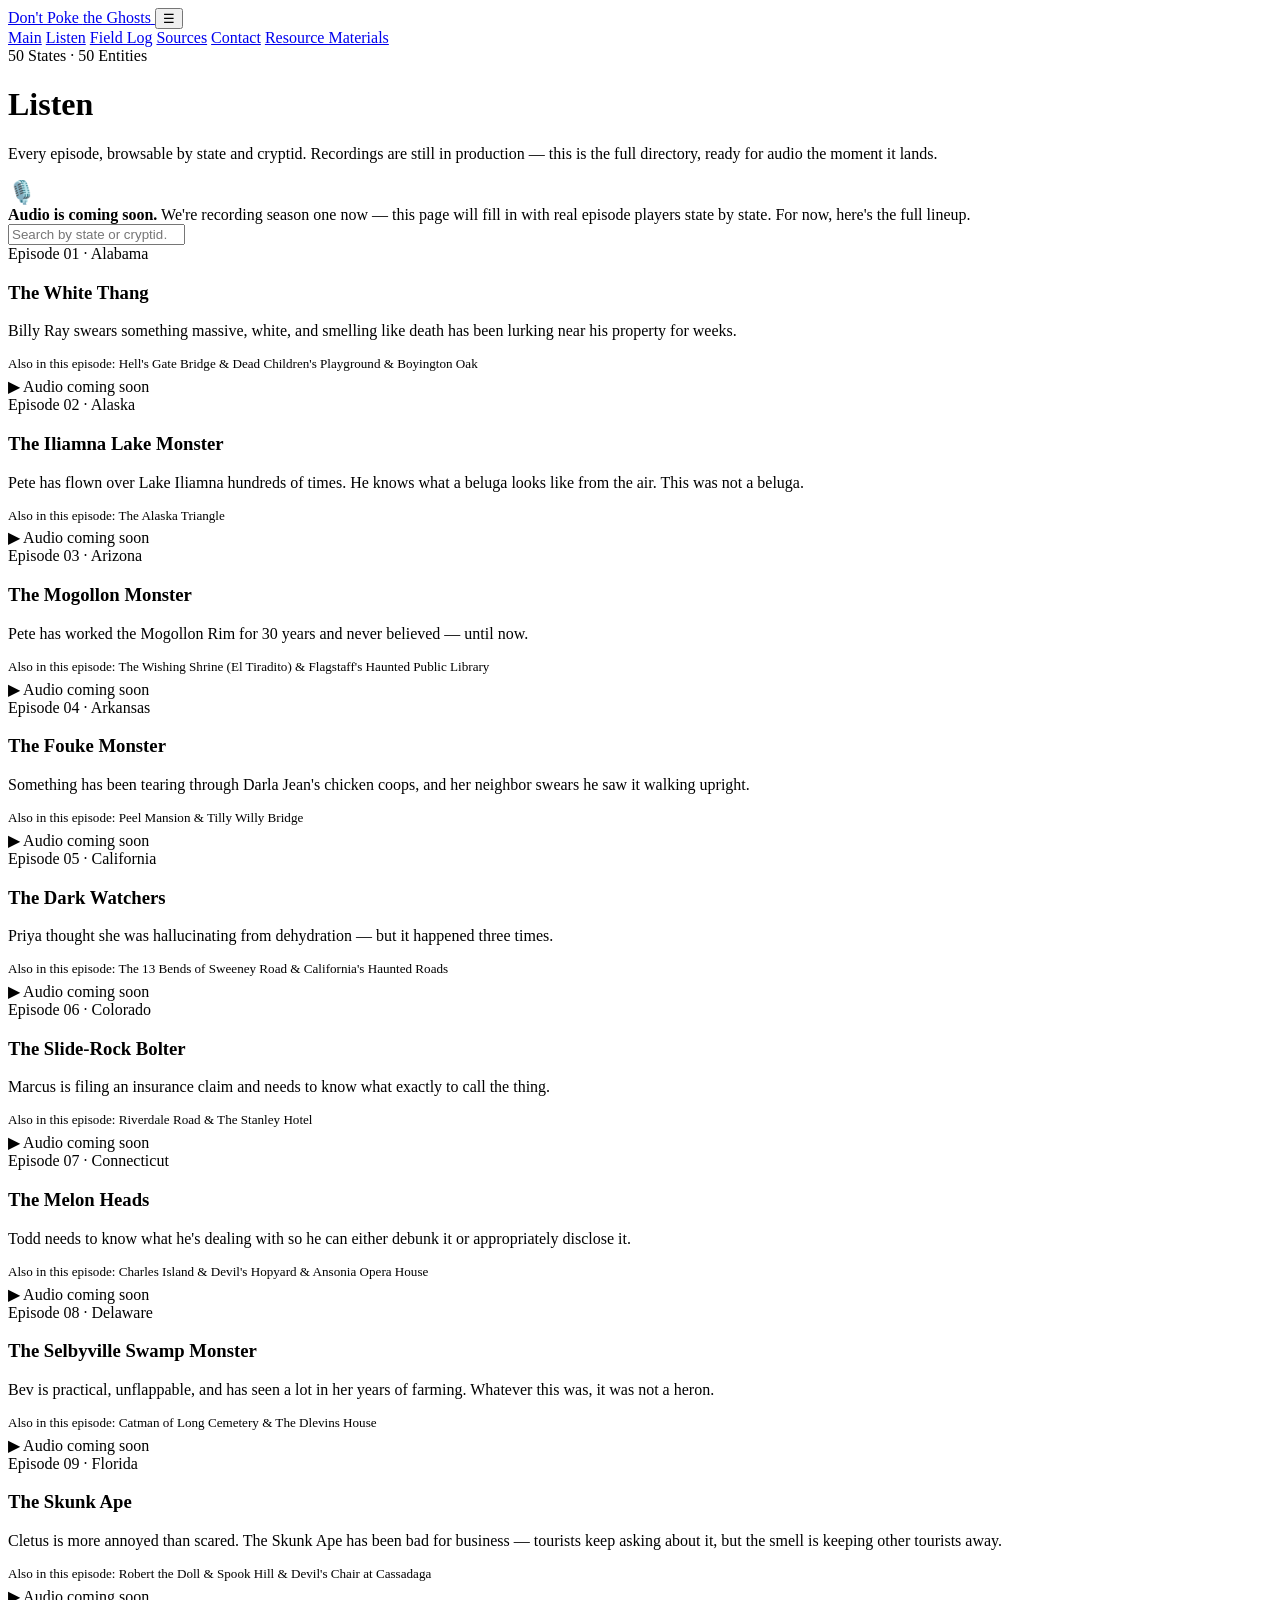
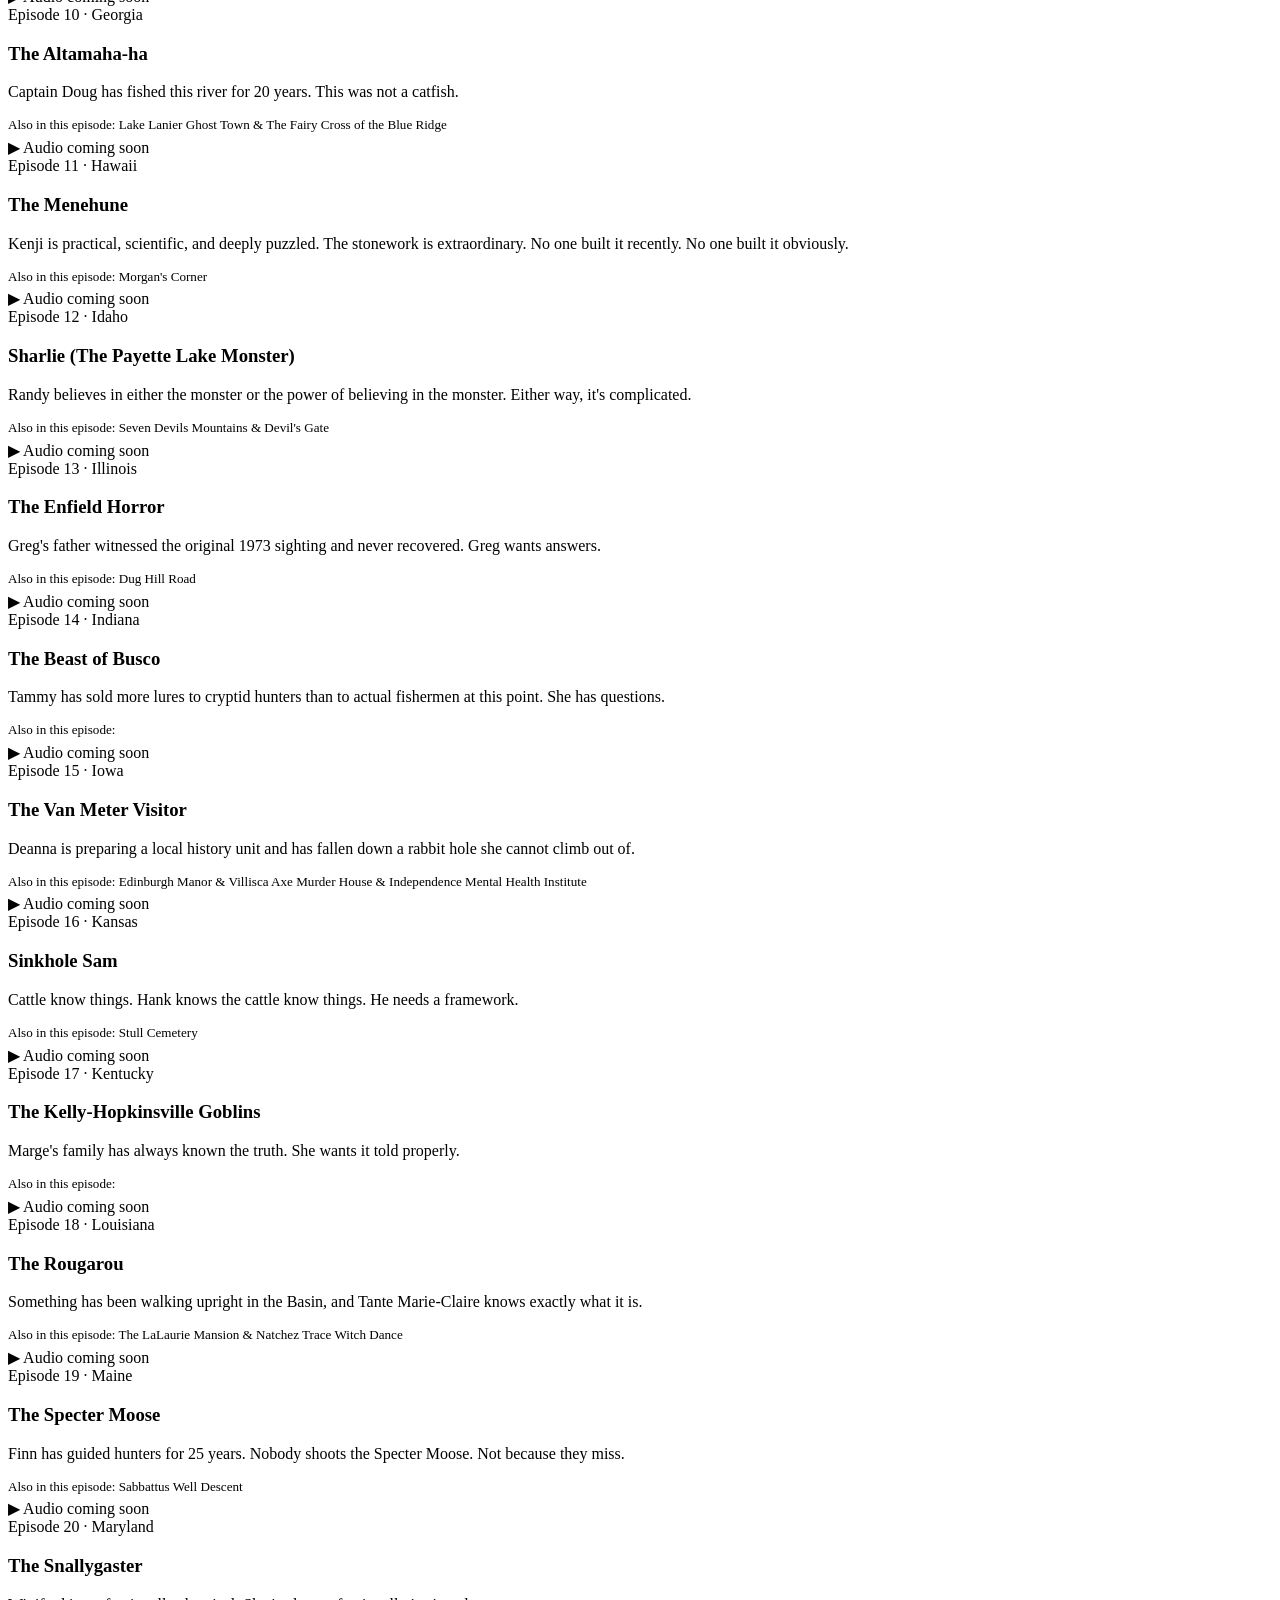
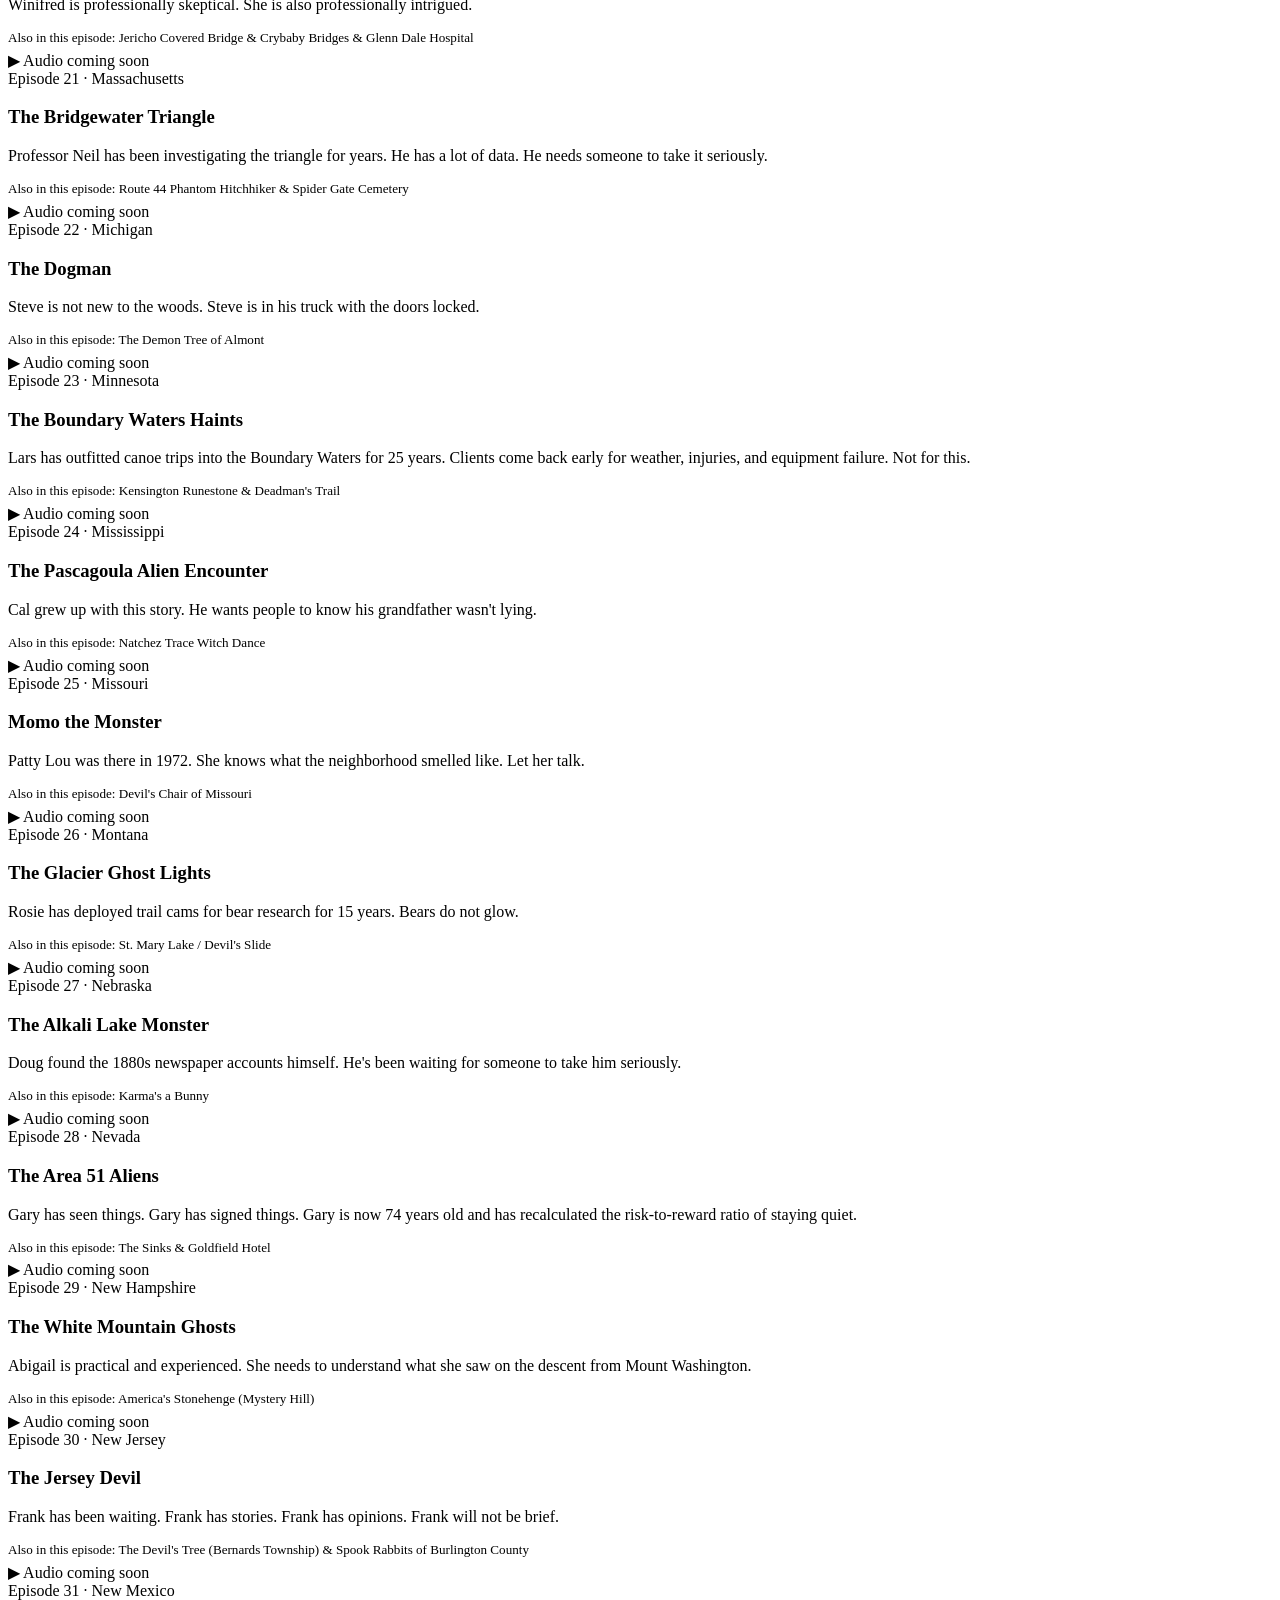
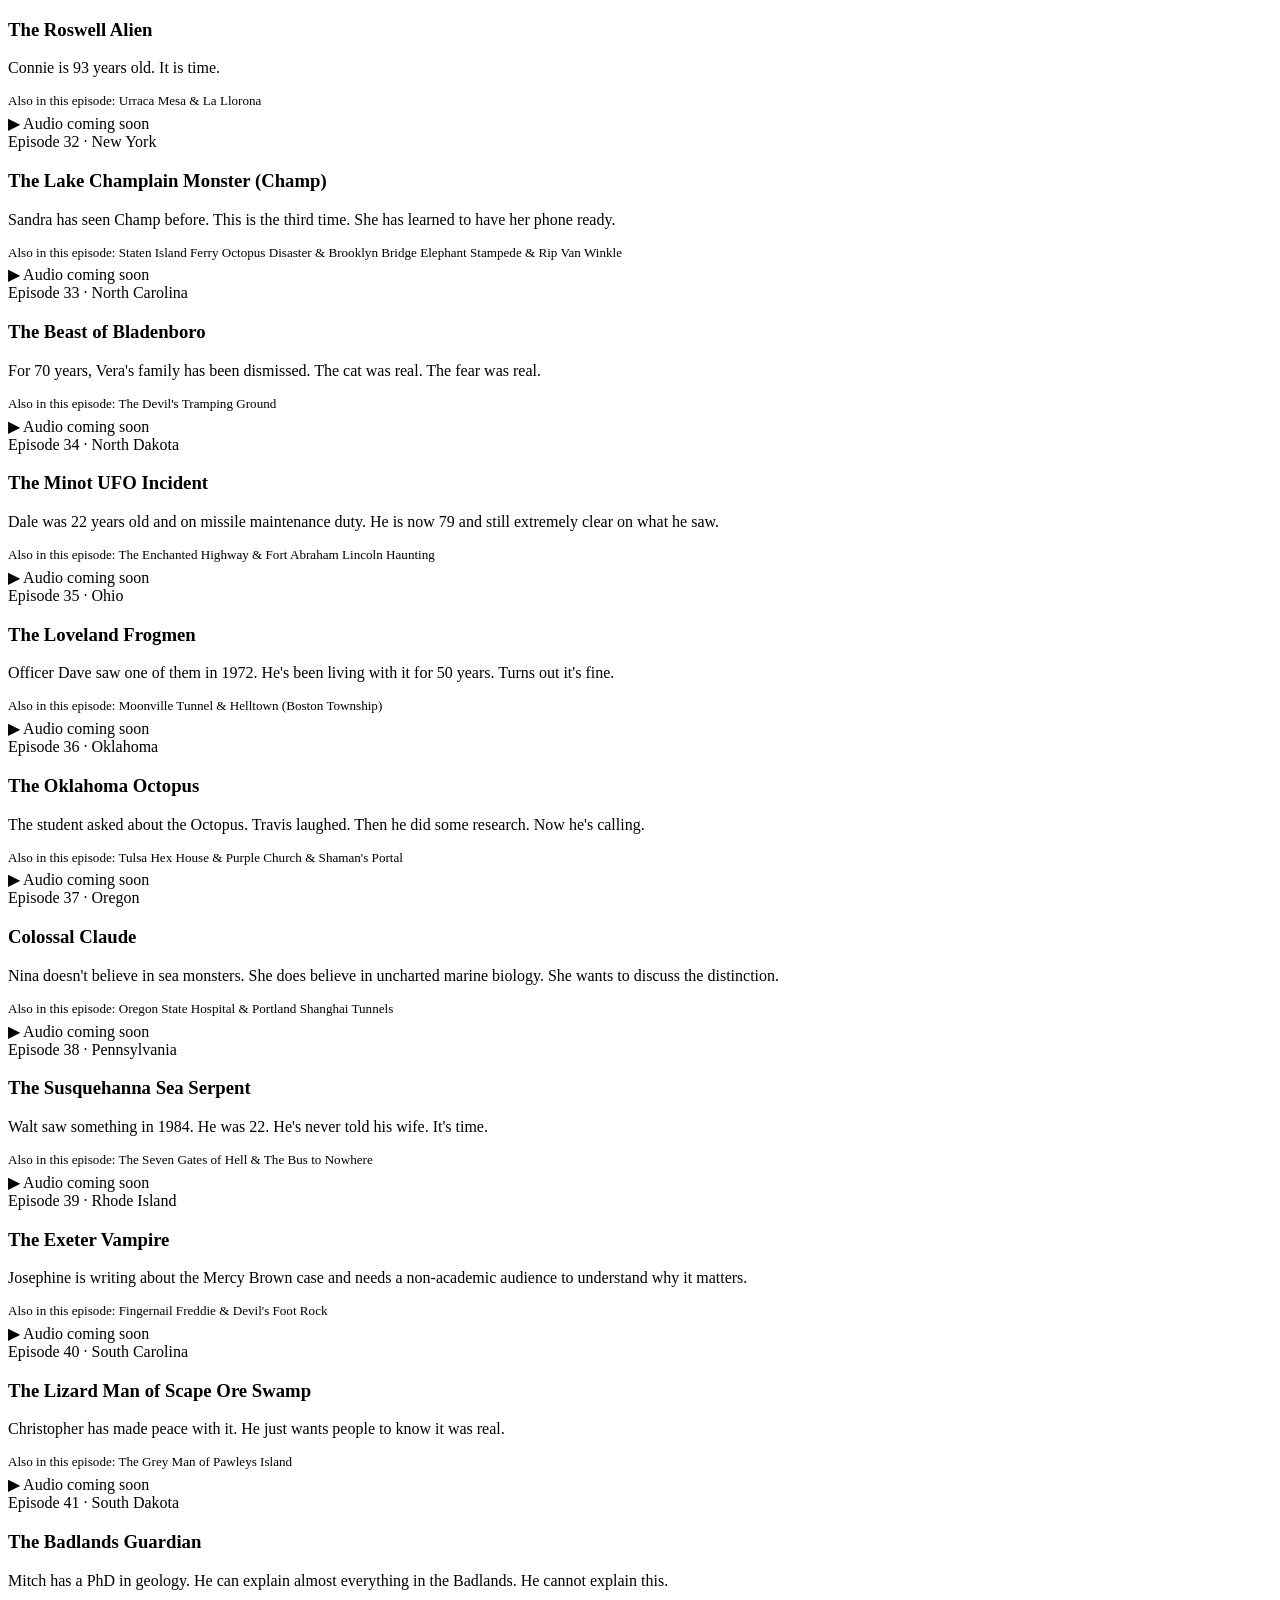
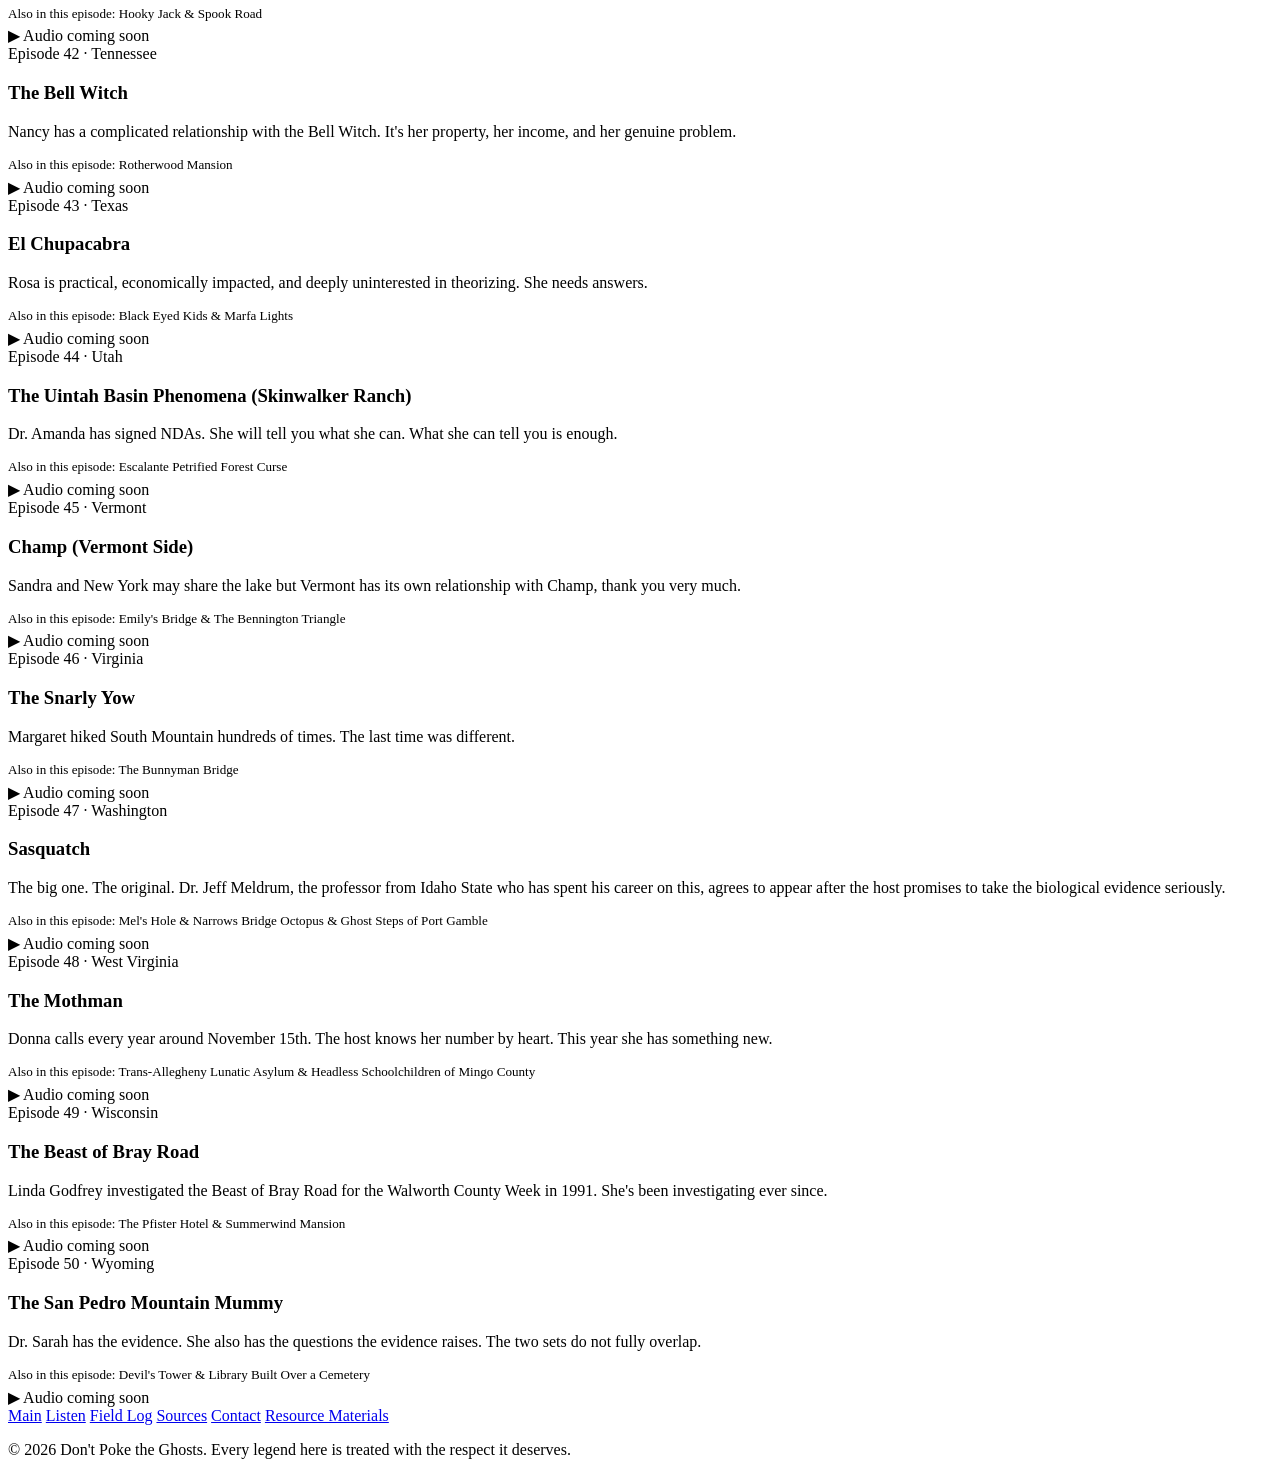
==== listen.html @ fdbeaa94 "Add files via upload" ====
<!DOCTYPE html>
<html lang="en">
<head>
<meta charset="UTF-8">
<meta name="viewport" content="width=device-width, initial-scale=1.0">
<title>Listen — Don't Poke the Ghosts</title>
<meta name="description" content="Browse all 50 episodes of Don't Poke the Ghosts, one state at a time.">
<link rel="icon" href="images/favicon.png" type="image/png">
<link rel="stylesheet" href="css/style.css">
</head>
<body class="site-bg">

  <nav class="site-nav">
    <div class="container">
      <a class="brand" href="index.html">
        Don't Poke <span class="accent">the Ghosts</span>
      </a>
      <button class="nav-toggle" aria-label="Toggle navigation" aria-expanded="false">☰</button>
      <div class="nav-links">
        <a href="index.html">Main</a>
        <a href="listen.html" class="active">Listen</a>
        <a href="field-log.html">Field Log</a>
        <a href="resources.html">Sources</a>
        <a href="contact.html">Contact</a>
        <a href="coming-soon.html">Resource Materials</a>
      </div>
    </div>
  </nav>

  <header class="page-header">
    <span class="eyebrow">50 States &middot; 50 Entities</span>
    <h1>Listen</h1>
    <p class="lede">Every episode, browsable by state and cryptid. Recordings are still in production — this is the full directory, ready for audio the moment it lands.</p>
  </header>

  <section>
    <div class="container">

      <div class="notice-banner">
        <span style="font-size:1.4rem;">🎙️</span>
        <div><strong>Audio is coming soon.</strong> We're recording season one now — this page will fill in with real episode players state by state. For now, here's the full lineup.</div>
      </div>

      <div class="filter-bar">
        <input type="search" id="epSearch" placeholder="Search by state or cryptid… (try “swamp” or “Texas”)">
      </div>

      <div class="grid" id="epGrid">
      <div class="card ep-card" data-search="alabama the white thang billy ray swears something massive, white, and smelling like death has been lurking near his property for weeks.">
        <span class="ep-num">Episode 01 &middot; Alabama</span>
        <h3>The White Thang</h3>
        <p class="teaser">Billy Ray swears something massive, white, and smelling like death has been lurking near his property for weeks.</p>
        <p style="color:var(--ink-dim); font-size:.82rem; margin-bottom:.3rem;">Also in this episode: Hell&#x27;s Gate Bridge &amp; Dead Children&#x27;s Playground &amp; Boyington Oak</p>
        <span class="play-pill">&#9654; Audio coming soon</span>
      </div>
      <div class="card ep-card" data-search="alaska the iliamna lake monster pete has flown over lake iliamna hundreds of times. he knows what a beluga looks like from the air. this was not a beluga.">
        <span class="ep-num">Episode 02 &middot; Alaska</span>
        <h3>The Iliamna Lake Monster</h3>
        <p class="teaser">Pete has flown over Lake Iliamna hundreds of times. He knows what a beluga looks like from the air. This was not a beluga.</p>
        <p style="color:var(--ink-dim); font-size:.82rem; margin-bottom:.3rem;">Also in this episode: The Alaska Triangle</p>
        <span class="play-pill">&#9654; Audio coming soon</span>
      </div>
      <div class="card ep-card" data-search="arizona the mogollon monster pete has worked the mogollon rim for 30 years and never believed — until now.">
        <span class="ep-num">Episode 03 &middot; Arizona</span>
        <h3>The Mogollon Monster</h3>
        <p class="teaser">Pete has worked the Mogollon Rim for 30 years and never believed — until now.</p>
        <p style="color:var(--ink-dim); font-size:.82rem; margin-bottom:.3rem;">Also in this episode: The Wishing Shrine (El Tiradito) &amp; Flagstaff&#x27;s Haunted Public Library</p>
        <span class="play-pill">&#9654; Audio coming soon</span>
      </div>
      <div class="card ep-card" data-search="arkansas the fouke monster something has been tearing through darla jean&#x27;s chicken coops, and her neighbor swears he saw it walking upright.">
        <span class="ep-num">Episode 04 &middot; Arkansas</span>
        <h3>The Fouke Monster</h3>
        <p class="teaser">Something has been tearing through Darla Jean&#x27;s chicken coops, and her neighbor swears he saw it walking upright.</p>
        <p style="color:var(--ink-dim); font-size:.82rem; margin-bottom:.3rem;">Also in this episode: Peel Mansion &amp; Tilly Willy Bridge</p>
        <span class="play-pill">&#9654; Audio coming soon</span>
      </div>
      <div class="card ep-card" data-search="california the dark watchers priya thought she was hallucinating from dehydration — but it happened three times.">
        <span class="ep-num">Episode 05 &middot; California</span>
        <h3>The Dark Watchers</h3>
        <p class="teaser">Priya thought she was hallucinating from dehydration — but it happened three times.</p>
        <p style="color:var(--ink-dim); font-size:.82rem; margin-bottom:.3rem;">Also in this episode: The 13 Bends of Sweeney Road &amp; California&#x27;s Haunted Roads</p>
        <span class="play-pill">&#9654; Audio coming soon</span>
      </div>
      <div class="card ep-card" data-search="colorado the slide-rock bolter marcus is filing an insurance claim and needs to know what exactly to call the thing.">
        <span class="ep-num">Episode 06 &middot; Colorado</span>
        <h3>The Slide-Rock Bolter</h3>
        <p class="teaser">Marcus is filing an insurance claim and needs to know what exactly to call the thing.</p>
        <p style="color:var(--ink-dim); font-size:.82rem; margin-bottom:.3rem;">Also in this episode: Riverdale Road &amp; The Stanley Hotel</p>
        <span class="play-pill">&#9654; Audio coming soon</span>
      </div>
      <div class="card ep-card" data-search="connecticut the melon heads todd needs to know what he&#x27;s dealing with so he can either debunk it or appropriately disclose it.">
        <span class="ep-num">Episode 07 &middot; Connecticut</span>
        <h3>The Melon Heads</h3>
        <p class="teaser">Todd needs to know what he&#x27;s dealing with so he can either debunk it or appropriately disclose it.</p>
        <p style="color:var(--ink-dim); font-size:.82rem; margin-bottom:.3rem;">Also in this episode: Charles Island &amp; Devil&#x27;s Hopyard &amp; Ansonia Opera House</p>
        <span class="play-pill">&#9654; Audio coming soon</span>
      </div>
      <div class="card ep-card" data-search="delaware the selbyville swamp monster bev is practical, unflappable, and has seen a lot in her years of farming. whatever this was, it was not a heron.">
        <span class="ep-num">Episode 08 &middot; Delaware</span>
        <h3>The Selbyville Swamp Monster</h3>
        <p class="teaser">Bev is practical, unflappable, and has seen a lot in her years of farming. Whatever this was, it was not a heron.</p>
        <p style="color:var(--ink-dim); font-size:.82rem; margin-bottom:.3rem;">Also in this episode: Catman of Long Cemetery &amp; The Dlevins House</p>
        <span class="play-pill">&#9654; Audio coming soon</span>
      </div>
      <div class="card ep-card" data-search="florida the skunk ape cletus is more annoyed than scared. the skunk ape has been bad for business — tourists keep asking about it, but the smell is keeping other tourists away.">
        <span class="ep-num">Episode 09 &middot; Florida</span>
        <h3>The Skunk Ape</h3>
        <p class="teaser">Cletus is more annoyed than scared. The Skunk Ape has been bad for business — tourists keep asking about it, but the smell is keeping other tourists away.</p>
        <p style="color:var(--ink-dim); font-size:.82rem; margin-bottom:.3rem;">Also in this episode: Robert the Doll &amp; Spook Hill &amp; Devil&#x27;s Chair at Cassadaga</p>
        <span class="play-pill">&#9654; Audio coming soon</span>
      </div>
      <div class="card ep-card" data-search="georgia the altamaha-ha captain doug has fished this river for 20 years. this was not a catfish.">
        <span class="ep-num">Episode 10 &middot; Georgia</span>
        <h3>The Altamaha-ha</h3>
        <p class="teaser">Captain Doug has fished this river for 20 years. This was not a catfish.</p>
        <p style="color:var(--ink-dim); font-size:.82rem; margin-bottom:.3rem;">Also in this episode: Lake Lanier Ghost Town &amp; The Fairy Cross of the Blue Ridge</p>
        <span class="play-pill">&#9654; Audio coming soon</span>
      </div>
      <div class="card ep-card" data-search="hawaii the menehune kenji is practical, scientific, and deeply puzzled. the stonework is extraordinary. no one built it recently. no one built it obviously.">
        <span class="ep-num">Episode 11 &middot; Hawaii</span>
        <h3>The Menehune</h3>
        <p class="teaser">Kenji is practical, scientific, and deeply puzzled. The stonework is extraordinary. No one built it recently. No one built it obviously.</p>
        <p style="color:var(--ink-dim); font-size:.82rem; margin-bottom:.3rem;">Also in this episode: Morgan&#x27;s Corner</p>
        <span class="play-pill">&#9654; Audio coming soon</span>
      </div>
      <div class="card ep-card" data-search="idaho sharlie (the payette lake monster) randy believes in either the monster or the power of believing in the monster. either way, it&#x27;s complicated.">
        <span class="ep-num">Episode 12 &middot; Idaho</span>
        <h3>Sharlie (The Payette Lake Monster)</h3>
        <p class="teaser">Randy believes in either the monster or the power of believing in the monster. Either way, it&#x27;s complicated.</p>
        <p style="color:var(--ink-dim); font-size:.82rem; margin-bottom:.3rem;">Also in this episode: Seven Devils Mountains &amp; Devil&#x27;s Gate</p>
        <span class="play-pill">&#9654; Audio coming soon</span>
      </div>
      <div class="card ep-card" data-search="illinois the enfield horror greg&#x27;s father witnessed the original 1973 sighting and never recovered. greg wants answers.">
        <span class="ep-num">Episode 13 &middot; Illinois</span>
        <h3>The Enfield Horror</h3>
        <p class="teaser">Greg&#x27;s father witnessed the original 1973 sighting and never recovered. Greg wants answers.</p>
        <p style="color:var(--ink-dim); font-size:.82rem; margin-bottom:.3rem;">Also in this episode: Dug Hill Road</p>
        <span class="play-pill">&#9654; Audio coming soon</span>
      </div>
      <div class="card ep-card" data-search="indiana the beast of busco tammy has sold more lures to cryptid hunters than to actual fishermen at this point. she has questions.">
        <span class="ep-num">Episode 14 &middot; Indiana</span>
        <h3>The Beast of Busco</h3>
        <p class="teaser">Tammy has sold more lures to cryptid hunters than to actual fishermen at this point. She has questions.</p>
        <p style="color:var(--ink-dim); font-size:.82rem; margin-bottom:.3rem;">Also in this episode: </p>
        <span class="play-pill">&#9654; Audio coming soon</span>
      </div>
      <div class="card ep-card" data-search="iowa the van meter visitor deanna is preparing a local history unit and has fallen down a rabbit hole she cannot climb out of.">
        <span class="ep-num">Episode 15 &middot; Iowa</span>
        <h3>The Van Meter Visitor</h3>
        <p class="teaser">Deanna is preparing a local history unit and has fallen down a rabbit hole she cannot climb out of.</p>
        <p style="color:var(--ink-dim); font-size:.82rem; margin-bottom:.3rem;">Also in this episode: Edinburgh Manor &amp; Villisca Axe Murder House &amp; Independence Mental Health Institute</p>
        <span class="play-pill">&#9654; Audio coming soon</span>
      </div>
      <div class="card ep-card" data-search="kansas sinkhole sam cattle know things. hank knows the cattle know things. he needs a framework.">
        <span class="ep-num">Episode 16 &middot; Kansas</span>
        <h3>Sinkhole Sam</h3>
        <p class="teaser">Cattle know things. Hank knows the cattle know things. He needs a framework.</p>
        <p style="color:var(--ink-dim); font-size:.82rem; margin-bottom:.3rem;">Also in this episode: Stull Cemetery</p>
        <span class="play-pill">&#9654; Audio coming soon</span>
      </div>
      <div class="card ep-card" data-search="kentucky the kelly-hopkinsville goblins marge&#x27;s family has always known the truth. she wants it told properly.">
        <span class="ep-num">Episode 17 &middot; Kentucky</span>
        <h3>The Kelly-Hopkinsville Goblins</h3>
        <p class="teaser">Marge&#x27;s family has always known the truth. She wants it told properly.</p>
        <p style="color:var(--ink-dim); font-size:.82rem; margin-bottom:.3rem;">Also in this episode: </p>
        <span class="play-pill">&#9654; Audio coming soon</span>
      </div>
      <div class="card ep-card" data-search="louisiana the rougarou something has been walking upright in the basin, and tante marie-claire knows exactly what it is.">
        <span class="ep-num">Episode 18 &middot; Louisiana</span>
        <h3>The Rougarou</h3>
        <p class="teaser">Something has been walking upright in the Basin, and Tante Marie-Claire knows exactly what it is.</p>
        <p style="color:var(--ink-dim); font-size:.82rem; margin-bottom:.3rem;">Also in this episode: The LaLaurie Mansion &amp; Natchez Trace Witch Dance</p>
        <span class="play-pill">&#9654; Audio coming soon</span>
      </div>
      <div class="card ep-card" data-search="maine the specter moose finn has guided hunters for 25 years. nobody shoots the specter moose. not because they miss.">
        <span class="ep-num">Episode 19 &middot; Maine</span>
        <h3>The Specter Moose</h3>
        <p class="teaser">Finn has guided hunters for 25 years. Nobody shoots the Specter Moose. Not because they miss.</p>
        <p style="color:var(--ink-dim); font-size:.82rem; margin-bottom:.3rem;">Also in this episode: Sabbattus Well Descent</p>
        <span class="play-pill">&#9654; Audio coming soon</span>
      </div>
      <div class="card ep-card" data-search="maryland the snallygaster winifred is professionally skeptical. she is also professionally intrigued.">
        <span class="ep-num">Episode 20 &middot; Maryland</span>
        <h3>The Snallygaster</h3>
        <p class="teaser">Winifred is professionally skeptical. She is also professionally intrigued.</p>
        <p style="color:var(--ink-dim); font-size:.82rem; margin-bottom:.3rem;">Also in this episode: Jericho Covered Bridge &amp; Crybaby Bridges &amp; Glenn Dale Hospital</p>
        <span class="play-pill">&#9654; Audio coming soon</span>
      </div>
      <div class="card ep-card" data-search="massachusetts the bridgewater triangle professor neil has been investigating the triangle for years. he has a lot of data. he needs someone to take it seriously.">
        <span class="ep-num">Episode 21 &middot; Massachusetts</span>
        <h3>The Bridgewater Triangle</h3>
        <p class="teaser">Professor Neil has been investigating the triangle for years. He has a lot of data. He needs someone to take it seriously.</p>
        <p style="color:var(--ink-dim); font-size:.82rem; margin-bottom:.3rem;">Also in this episode: Route 44 Phantom Hitchhiker &amp; Spider Gate Cemetery</p>
        <span class="play-pill">&#9654; Audio coming soon</span>
      </div>
      <div class="card ep-card" data-search="michigan the dogman steve is not new to the woods. steve is in his truck with the doors locked.">
        <span class="ep-num">Episode 22 &middot; Michigan</span>
        <h3>The Dogman</h3>
        <p class="teaser">Steve is not new to the woods. Steve is in his truck with the doors locked.</p>
        <p style="color:var(--ink-dim); font-size:.82rem; margin-bottom:.3rem;">Also in this episode: The Demon Tree of Almont</p>
        <span class="play-pill">&#9654; Audio coming soon</span>
      </div>
      <div class="card ep-card" data-search="minnesota the boundary waters haints lars has outfitted canoe trips into the boundary waters for 25 years. clients come back early for weather, injuries, and equipment failure. not for this.">
        <span class="ep-num">Episode 23 &middot; Minnesota</span>
        <h3>The Boundary Waters Haints</h3>
        <p class="teaser">Lars has outfitted canoe trips into the Boundary Waters for 25 years. Clients come back early for weather, injuries, and equipment failure. Not for this.</p>
        <p style="color:var(--ink-dim); font-size:.82rem; margin-bottom:.3rem;">Also in this episode: Kensington Runestone &amp; Deadman&#x27;s Trail</p>
        <span class="play-pill">&#9654; Audio coming soon</span>
      </div>
      <div class="card ep-card" data-search="mississippi the pascagoula alien encounter cal grew up with this story. he wants people to know his grandfather wasn&#x27;t lying.">
        <span class="ep-num">Episode 24 &middot; Mississippi</span>
        <h3>The Pascagoula Alien Encounter</h3>
        <p class="teaser">Cal grew up with this story. He wants people to know his grandfather wasn&#x27;t lying.</p>
        <p style="color:var(--ink-dim); font-size:.82rem; margin-bottom:.3rem;">Also in this episode: Natchez Trace Witch Dance</p>
        <span class="play-pill">&#9654; Audio coming soon</span>
      </div>
      <div class="card ep-card" data-search="missouri momo the monster patty lou was there in 1972. she knows what the neighborhood smelled like. let her talk.">
        <span class="ep-num">Episode 25 &middot; Missouri</span>
        <h3>Momo the Monster</h3>
        <p class="teaser">Patty Lou was there in 1972. She knows what the neighborhood smelled like. Let her talk.</p>
        <p style="color:var(--ink-dim); font-size:.82rem; margin-bottom:.3rem;">Also in this episode: Devil&#x27;s Chair of Missouri</p>
        <span class="play-pill">&#9654; Audio coming soon</span>
      </div>
      <div class="card ep-card" data-search="montana the glacier ghost lights rosie has deployed trail cams for bear research for 15 years. bears do not glow.">
        <span class="ep-num">Episode 26 &middot; Montana</span>
        <h3>The Glacier Ghost Lights</h3>
        <p class="teaser">Rosie has deployed trail cams for bear research for 15 years. Bears do not glow.</p>
        <p style="color:var(--ink-dim); font-size:.82rem; margin-bottom:.3rem;">Also in this episode: St. Mary Lake / Devil&#x27;s Slide</p>
        <span class="play-pill">&#9654; Audio coming soon</span>
      </div>
      <div class="card ep-card" data-search="nebraska the alkali lake monster doug found the 1880s newspaper accounts himself. he&#x27;s been waiting for someone to take him seriously.">
        <span class="ep-num">Episode 27 &middot; Nebraska</span>
        <h3>The Alkali Lake Monster</h3>
        <p class="teaser">Doug found the 1880s newspaper accounts himself. He&#x27;s been waiting for someone to take him seriously.</p>
        <p style="color:var(--ink-dim); font-size:.82rem; margin-bottom:.3rem;">Also in this episode: Karma&#x27;s a Bunny</p>
        <span class="play-pill">&#9654; Audio coming soon</span>
      </div>
      <div class="card ep-card" data-search="nevada the area 51 aliens gary has seen things. gary has signed things. gary is now 74 years old and has recalculated the risk-to-reward ratio of staying quiet.">
        <span class="ep-num">Episode 28 &middot; Nevada</span>
        <h3>The Area 51 Aliens</h3>
        <p class="teaser">Gary has seen things. Gary has signed things. Gary is now 74 years old and has recalculated the risk-to-reward ratio of staying quiet.</p>
        <p style="color:var(--ink-dim); font-size:.82rem; margin-bottom:.3rem;">Also in this episode: The Sinks &amp; Goldfield Hotel</p>
        <span class="play-pill">&#9654; Audio coming soon</span>
      </div>
      <div class="card ep-card" data-search="new hampshire the white mountain ghosts abigail is practical and experienced. she needs to understand what she saw on the descent from mount washington.">
        <span class="ep-num">Episode 29 &middot; New Hampshire</span>
        <h3>The White Mountain Ghosts</h3>
        <p class="teaser">Abigail is practical and experienced. She needs to understand what she saw on the descent from Mount Washington.</p>
        <p style="color:var(--ink-dim); font-size:.82rem; margin-bottom:.3rem;">Also in this episode: America&#x27;s Stonehenge (Mystery Hill)</p>
        <span class="play-pill">&#9654; Audio coming soon</span>
      </div>
      <div class="card ep-card" data-search="new jersey the jersey devil frank has been waiting. frank has stories. frank has opinions. frank will not be brief.">
        <span class="ep-num">Episode 30 &middot; New Jersey</span>
        <h3>The Jersey Devil</h3>
        <p class="teaser">Frank has been waiting. Frank has stories. Frank has opinions. Frank will not be brief.</p>
        <p style="color:var(--ink-dim); font-size:.82rem; margin-bottom:.3rem;">Also in this episode: The Devil&#x27;s Tree (Bernards Township) &amp; Spook Rabbits of Burlington County</p>
        <span class="play-pill">&#9654; Audio coming soon</span>
      </div>
      <div class="card ep-card" data-search="new mexico the roswell alien connie is 93 years old. it is time.">
        <span class="ep-num">Episode 31 &middot; New Mexico</span>
        <h3>The Roswell Alien</h3>
        <p class="teaser">Connie is 93 years old. It is time.</p>
        <p style="color:var(--ink-dim); font-size:.82rem; margin-bottom:.3rem;">Also in this episode: Urraca Mesa &amp; La Llorona</p>
        <span class="play-pill">&#9654; Audio coming soon</span>
      </div>
      <div class="card ep-card" data-search="new york the lake champlain monster (champ) sandra has seen champ before. this is the third time. she has learned to have her phone ready.">
        <span class="ep-num">Episode 32 &middot; New York</span>
        <h3>The Lake Champlain Monster (Champ)</h3>
        <p class="teaser">Sandra has seen Champ before. This is the third time. She has learned to have her phone ready.</p>
        <p style="color:var(--ink-dim); font-size:.82rem; margin-bottom:.3rem;">Also in this episode: Staten Island Ferry Octopus Disaster &amp; Brooklyn Bridge Elephant Stampede &amp; Rip Van Winkle</p>
        <span class="play-pill">&#9654; Audio coming soon</span>
      </div>
      <div class="card ep-card" data-search="north carolina the beast of bladenboro for 70 years, vera&#x27;s family has been dismissed. the cat was real. the fear was real.">
        <span class="ep-num">Episode 33 &middot; North Carolina</span>
        <h3>The Beast of Bladenboro</h3>
        <p class="teaser">For 70 years, Vera&#x27;s family has been dismissed. The cat was real. The fear was real.</p>
        <p style="color:var(--ink-dim); font-size:.82rem; margin-bottom:.3rem;">Also in this episode: The Devil&#x27;s Tramping Ground</p>
        <span class="play-pill">&#9654; Audio coming soon</span>
      </div>
      <div class="card ep-card" data-search="north dakota the minot ufo incident dale was 22 years old and on missile maintenance duty. he is now 79 and still extremely clear on what he saw.">
        <span class="ep-num">Episode 34 &middot; North Dakota</span>
        <h3>The Minot UFO Incident</h3>
        <p class="teaser">Dale was 22 years old and on missile maintenance duty. He is now 79 and still extremely clear on what he saw.</p>
        <p style="color:var(--ink-dim); font-size:.82rem; margin-bottom:.3rem;">Also in this episode: The Enchanted Highway &amp; Fort Abraham Lincoln Haunting</p>
        <span class="play-pill">&#9654; Audio coming soon</span>
      </div>
      <div class="card ep-card" data-search="ohio the loveland frogmen officer dave saw one of them in 1972. he&#x27;s been living with it for 50 years. turns out it&#x27;s fine.">
        <span class="ep-num">Episode 35 &middot; Ohio</span>
        <h3>The Loveland Frogmen</h3>
        <p class="teaser">Officer Dave saw one of them in 1972. He&#x27;s been living with it for 50 years. Turns out it&#x27;s fine.</p>
        <p style="color:var(--ink-dim); font-size:.82rem; margin-bottom:.3rem;">Also in this episode: Moonville Tunnel &amp; Helltown (Boston Township)</p>
        <span class="play-pill">&#9654; Audio coming soon</span>
      </div>
      <div class="card ep-card" data-search="oklahoma the oklahoma octopus the student asked about the octopus. travis laughed. then he did some research. now he&#x27;s calling.">
        <span class="ep-num">Episode 36 &middot; Oklahoma</span>
        <h3>The Oklahoma Octopus</h3>
        <p class="teaser">The student asked about the Octopus. Travis laughed. Then he did some research. Now he&#x27;s calling.</p>
        <p style="color:var(--ink-dim); font-size:.82rem; margin-bottom:.3rem;">Also in this episode: Tulsa Hex House &amp; Purple Church &amp; Shaman&#x27;s Portal</p>
        <span class="play-pill">&#9654; Audio coming soon</span>
      </div>
      <div class="card ep-card" data-search="oregon colossal claude nina doesn&#x27;t believe in sea monsters. she does believe in uncharted marine biology. she wants to discuss the distinction.">
        <span class="ep-num">Episode 37 &middot; Oregon</span>
        <h3>Colossal Claude</h3>
        <p class="teaser">Nina doesn&#x27;t believe in sea monsters. She does believe in uncharted marine biology. She wants to discuss the distinction.</p>
        <p style="color:var(--ink-dim); font-size:.82rem; margin-bottom:.3rem;">Also in this episode: Oregon State Hospital &amp; Portland Shanghai Tunnels</p>
        <span class="play-pill">&#9654; Audio coming soon</span>
      </div>
      <div class="card ep-card" data-search="pennsylvania the susquehanna sea serpent walt saw something in 1984. he was 22. he&#x27;s never told his wife. it&#x27;s time.">
        <span class="ep-num">Episode 38 &middot; Pennsylvania</span>
        <h3>The Susquehanna Sea Serpent</h3>
        <p class="teaser">Walt saw something in 1984. He was 22. He&#x27;s never told his wife. It&#x27;s time.</p>
        <p style="color:var(--ink-dim); font-size:.82rem; margin-bottom:.3rem;">Also in this episode: The Seven Gates of Hell &amp; The Bus to Nowhere</p>
        <span class="play-pill">&#9654; Audio coming soon</span>
      </div>
      <div class="card ep-card" data-search="rhode island the exeter vampire josephine is writing about the mercy brown case and needs a non-academic audience to understand why it matters.">
        <span class="ep-num">Episode 39 &middot; Rhode Island</span>
        <h3>The Exeter Vampire</h3>
        <p class="teaser">Josephine is writing about the Mercy Brown case and needs a non-academic audience to understand why it matters.</p>
        <p style="color:var(--ink-dim); font-size:.82rem; margin-bottom:.3rem;">Also in this episode: Fingernail Freddie &amp; Devil&#x27;s Foot Rock</p>
        <span class="play-pill">&#9654; Audio coming soon</span>
      </div>
      <div class="card ep-card" data-search="south carolina the lizard man of scape ore swamp christopher has made peace with it. he just wants people to know it was real.">
        <span class="ep-num">Episode 40 &middot; South Carolina</span>
        <h3>The Lizard Man of Scape Ore Swamp</h3>
        <p class="teaser">Christopher has made peace with it. He just wants people to know it was real.</p>
        <p style="color:var(--ink-dim); font-size:.82rem; margin-bottom:.3rem;">Also in this episode: The Grey Man of Pawleys Island</p>
        <span class="play-pill">&#9654; Audio coming soon</span>
      </div>
      <div class="card ep-card" data-search="south dakota the badlands guardian mitch has a phd in geology. he can explain almost everything in the badlands. he cannot explain this.">
        <span class="ep-num">Episode 41 &middot; South Dakota</span>
        <h3>The Badlands Guardian</h3>
        <p class="teaser">Mitch has a PhD in geology. He can explain almost everything in the Badlands. He cannot explain this.</p>
        <p style="color:var(--ink-dim); font-size:.82rem; margin-bottom:.3rem;">Also in this episode: Hooky Jack &amp; Spook Road</p>
        <span class="play-pill">&#9654; Audio coming soon</span>
      </div>
      <div class="card ep-card" data-search="tennessee the bell witch nancy has a complicated relationship with the bell witch. it&#x27;s her property, her income, and her genuine problem.">
        <span class="ep-num">Episode 42 &middot; Tennessee</span>
        <h3>The Bell Witch</h3>
        <p class="teaser">Nancy has a complicated relationship with the Bell Witch. It&#x27;s her property, her income, and her genuine problem.</p>
        <p style="color:var(--ink-dim); font-size:.82rem; margin-bottom:.3rem;">Also in this episode: Rotherwood Mansion</p>
        <span class="play-pill">&#9654; Audio coming soon</span>
      </div>
      <div class="card ep-card" data-search="texas el chupacabra rosa is practical, economically impacted, and deeply uninterested in theorizing. she needs answers.">
        <span class="ep-num">Episode 43 &middot; Texas</span>
        <h3>El Chupacabra</h3>
        <p class="teaser">Rosa is practical, economically impacted, and deeply uninterested in theorizing. She needs answers.</p>
        <p style="color:var(--ink-dim); font-size:.82rem; margin-bottom:.3rem;">Also in this episode: Black Eyed Kids &amp; Marfa Lights</p>
        <span class="play-pill">&#9654; Audio coming soon</span>
      </div>
      <div class="card ep-card" data-search="utah the uintah basin phenomena (skinwalker ranch) dr. amanda has signed ndas. she will tell you what she can. what she can tell you is enough.">
        <span class="ep-num">Episode 44 &middot; Utah</span>
        <h3>The Uintah Basin Phenomena (Skinwalker Ranch)</h3>
        <p class="teaser">Dr. Amanda has signed NDAs. She will tell you what she can. What she can tell you is enough.</p>
        <p style="color:var(--ink-dim); font-size:.82rem; margin-bottom:.3rem;">Also in this episode: Escalante Petrified Forest Curse</p>
        <span class="play-pill">&#9654; Audio coming soon</span>
      </div>
      <div class="card ep-card" data-search="vermont champ (vermont side) sandra and new york may share the lake but vermont has its own relationship with champ, thank you very much.">
        <span class="ep-num">Episode 45 &middot; Vermont</span>
        <h3>Champ (Vermont Side)</h3>
        <p class="teaser">Sandra and New York may share the lake but Vermont has its own relationship with Champ, thank you very much.</p>
        <p style="color:var(--ink-dim); font-size:.82rem; margin-bottom:.3rem;">Also in this episode: Emily&#x27;s Bridge &amp; The Bennington Triangle</p>
        <span class="play-pill">&#9654; Audio coming soon</span>
      </div>
      <div class="card ep-card" data-search="virginia the snarly yow margaret hiked south mountain hundreds of times. the last time was different.">
        <span class="ep-num">Episode 46 &middot; Virginia</span>
        <h3>The Snarly Yow</h3>
        <p class="teaser">Margaret hiked South Mountain hundreds of times. The last time was different.</p>
        <p style="color:var(--ink-dim); font-size:.82rem; margin-bottom:.3rem;">Also in this episode: The Bunnyman Bridge</p>
        <span class="play-pill">&#9654; Audio coming soon</span>
      </div>
      <div class="card ep-card" data-search="washington sasquatch the big one. the original. dr. jeff meldrum, the professor from idaho state who has spent his career on this, agrees to appear after the host promises to take the biological evidence seriously.">
        <span class="ep-num">Episode 47 &middot; Washington</span>
        <h3>Sasquatch</h3>
        <p class="teaser">The big one. The original. Dr. Jeff Meldrum, the professor from Idaho State who has spent his career on this, agrees to appear after the host promises to take the biological evidence seriously.</p>
        <p style="color:var(--ink-dim); font-size:.82rem; margin-bottom:.3rem;">Also in this episode: Mel&#x27;s Hole &amp; Narrows Bridge Octopus &amp; Ghost Steps of Port Gamble</p>
        <span class="play-pill">&#9654; Audio coming soon</span>
      </div>
      <div class="card ep-card" data-search="west virginia the mothman donna calls every year around november 15th. the host knows her number by heart. this year she has something new.">
        <span class="ep-num">Episode 48 &middot; West Virginia</span>
        <h3>The Mothman</h3>
        <p class="teaser">Donna calls every year around November 15th. The host knows her number by heart. This year she has something new.</p>
        <p style="color:var(--ink-dim); font-size:.82rem; margin-bottom:.3rem;">Also in this episode: Trans-Allegheny Lunatic Asylum &amp; Headless Schoolchildren of Mingo County</p>
        <span class="play-pill">&#9654; Audio coming soon</span>
      </div>
      <div class="card ep-card" data-search="wisconsin the beast of bray road linda godfrey investigated the beast of bray road for the walworth county week in 1991. she&#x27;s been investigating ever since.">
        <span class="ep-num">Episode 49 &middot; Wisconsin</span>
        <h3>The Beast of Bray Road</h3>
        <p class="teaser">Linda Godfrey investigated the Beast of Bray Road for the Walworth County Week in 1991. She&#x27;s been investigating ever since.</p>
        <p style="color:var(--ink-dim); font-size:.82rem; margin-bottom:.3rem;">Also in this episode: The Pfister Hotel &amp; Summerwind Mansion</p>
        <span class="play-pill">&#9654; Audio coming soon</span>
      </div>
      <div class="card ep-card" data-search="wyoming the san pedro mountain mummy dr. sarah has the evidence. she also has the questions the evidence raises. the two sets do not fully overlap.">
        <span class="ep-num">Episode 50 &middot; Wyoming</span>
        <h3>The San Pedro Mountain Mummy</h3>
        <p class="teaser">Dr. Sarah has the evidence. She also has the questions the evidence raises. The two sets do not fully overlap.</p>
        <p style="color:var(--ink-dim); font-size:.82rem; margin-bottom:.3rem;">Also in this episode: Devil&#x27;s Tower &amp; Library Built Over a Cemetery</p>
        <span class="play-pill">&#9654; Audio coming soon</span>
      </div>
      </div>
      <p id="epEmpty" style="display:none; text-align:center; color:var(--ink-dim); margin-top:2rem;">No episodes match that search. Try another state or cryptid.</p>
    </div>
  </section>

  <footer class="site-footer">
    <div class="container">
      <div class="foot-links">
        <a href="index.html">Main</a>
        <a href="listen.html">Listen</a>
        <a href="field-log.html">Field Log</a>
        <a href="resources.html">Sources</a>
        <a href="contact.html">Contact</a>
        <a href="coming-soon.html">Resource Materials</a>
      </div>
      <p>© 2026 Don't Poke the Ghosts. Every legend here is treated with the respect it deserves.</p>
    </div>
  </footer>

  <script src="js/nav.js"></script>
  <script src="js/listen.js"></script>
</body>
</html>
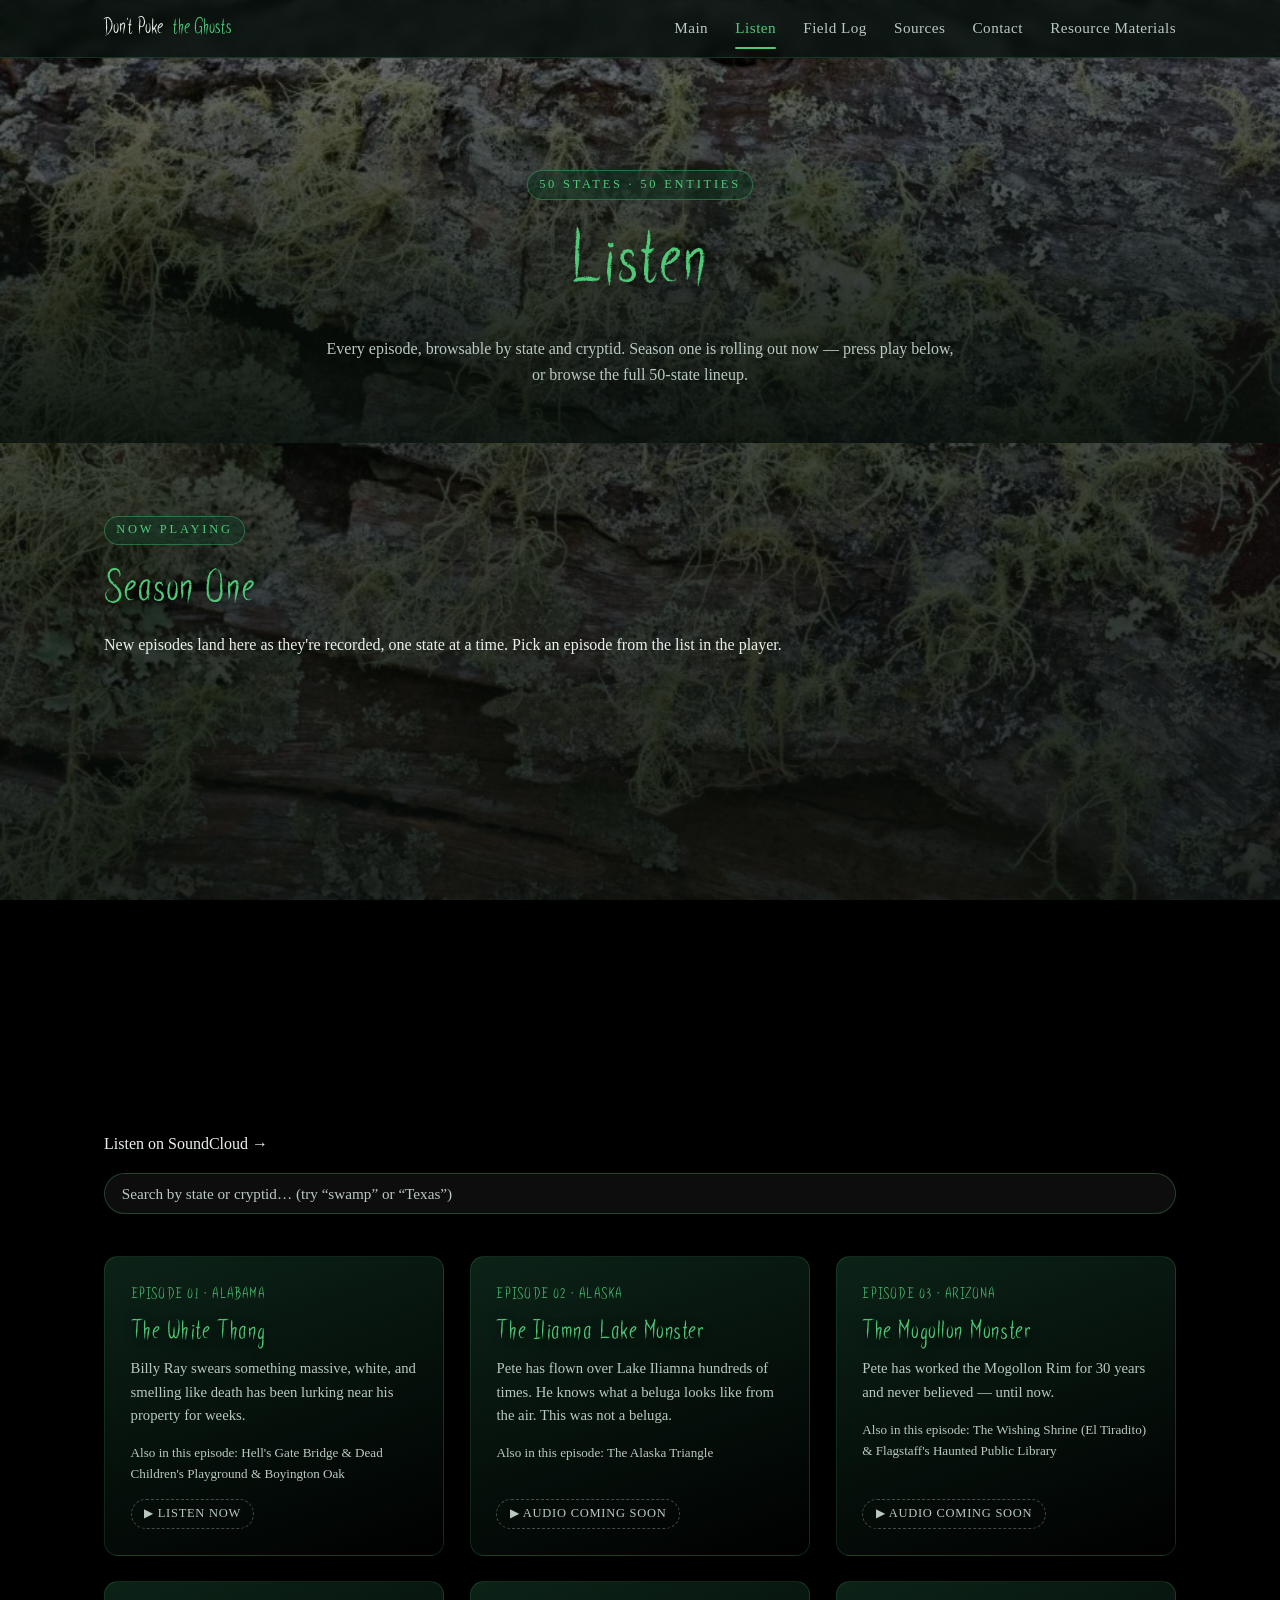
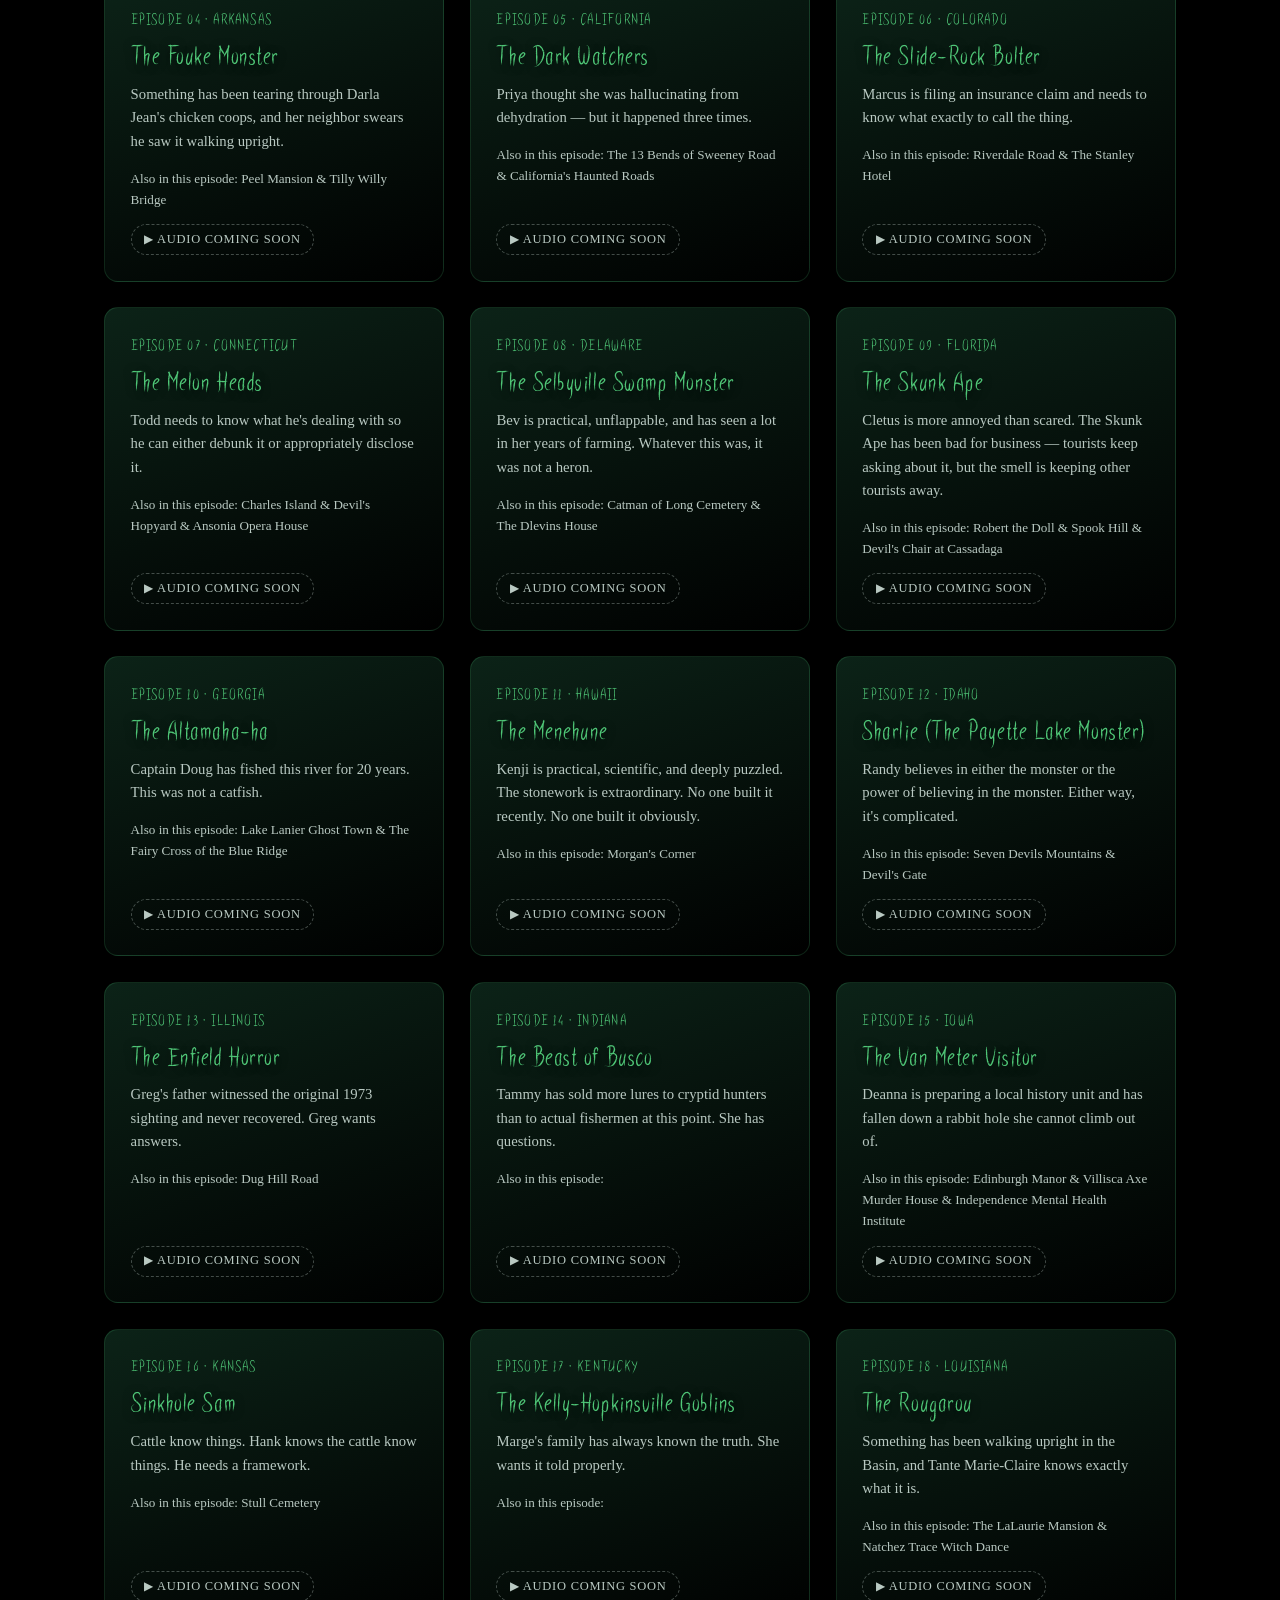
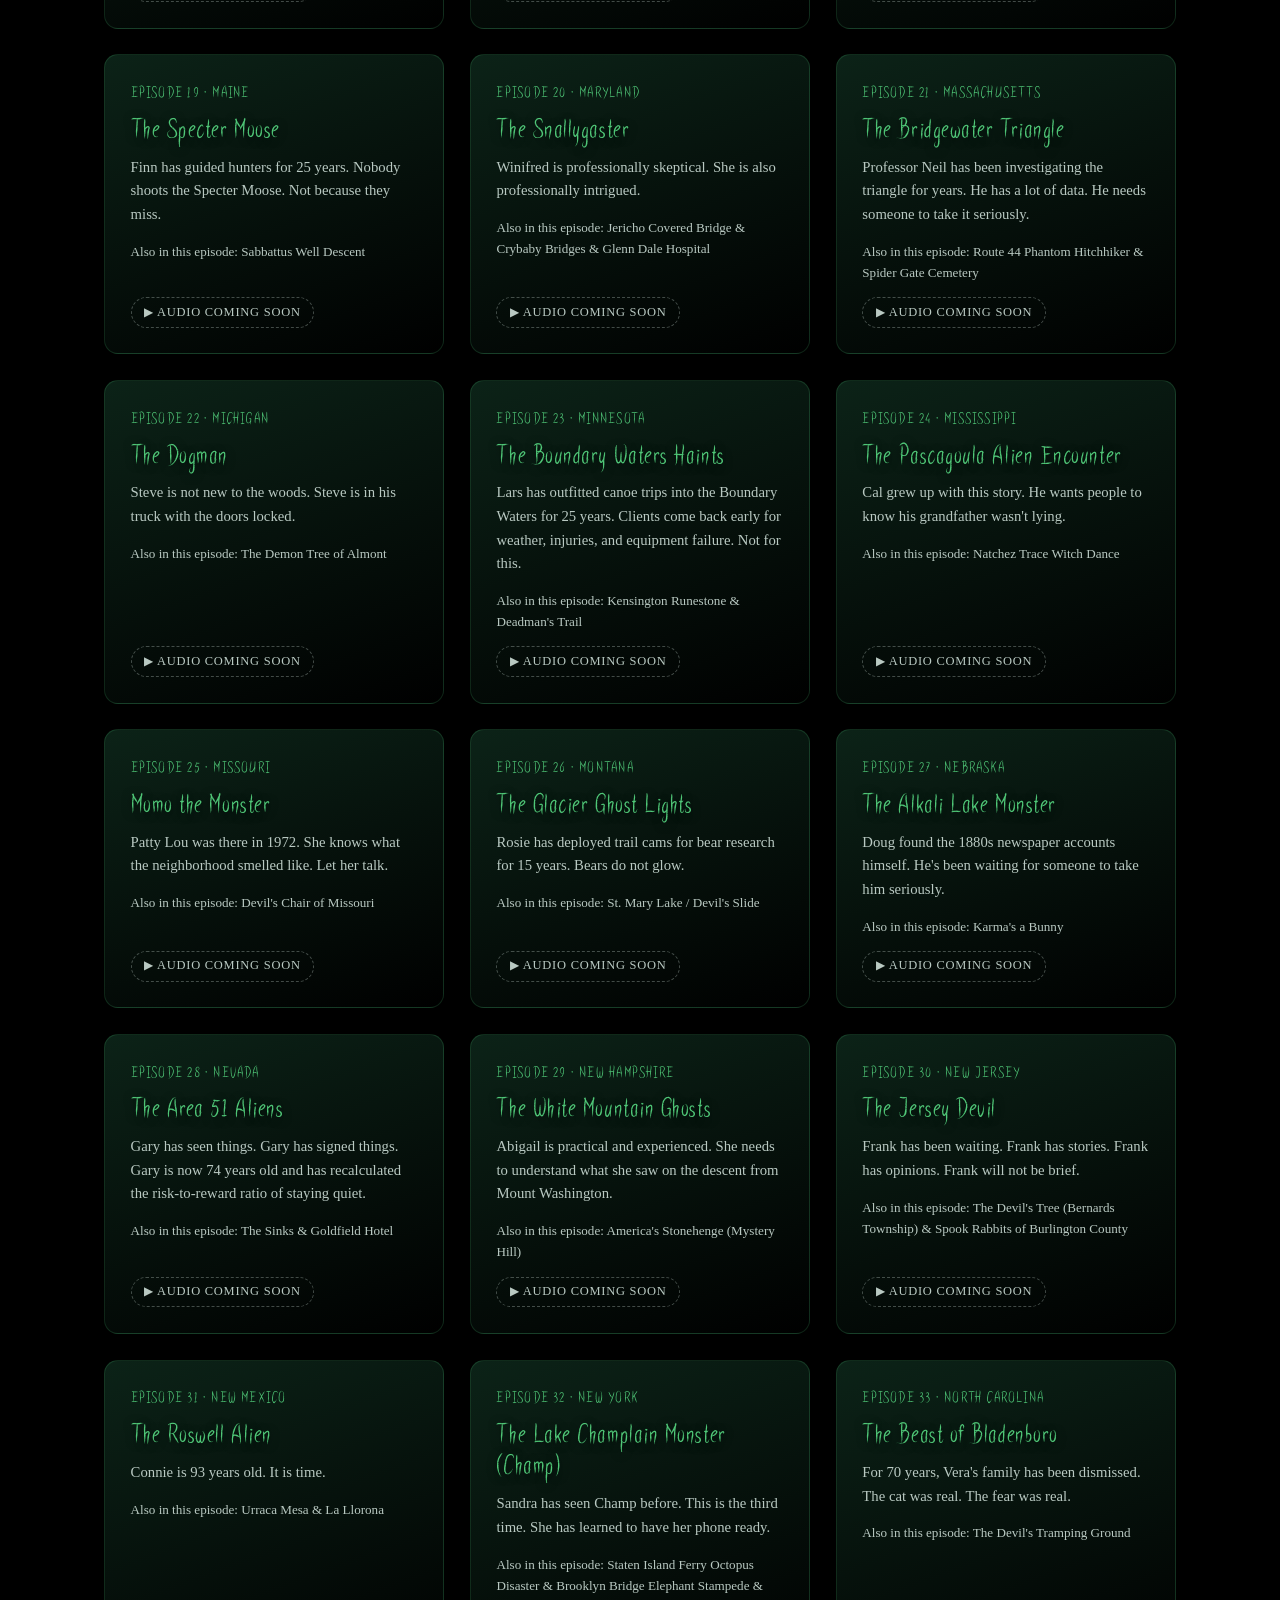
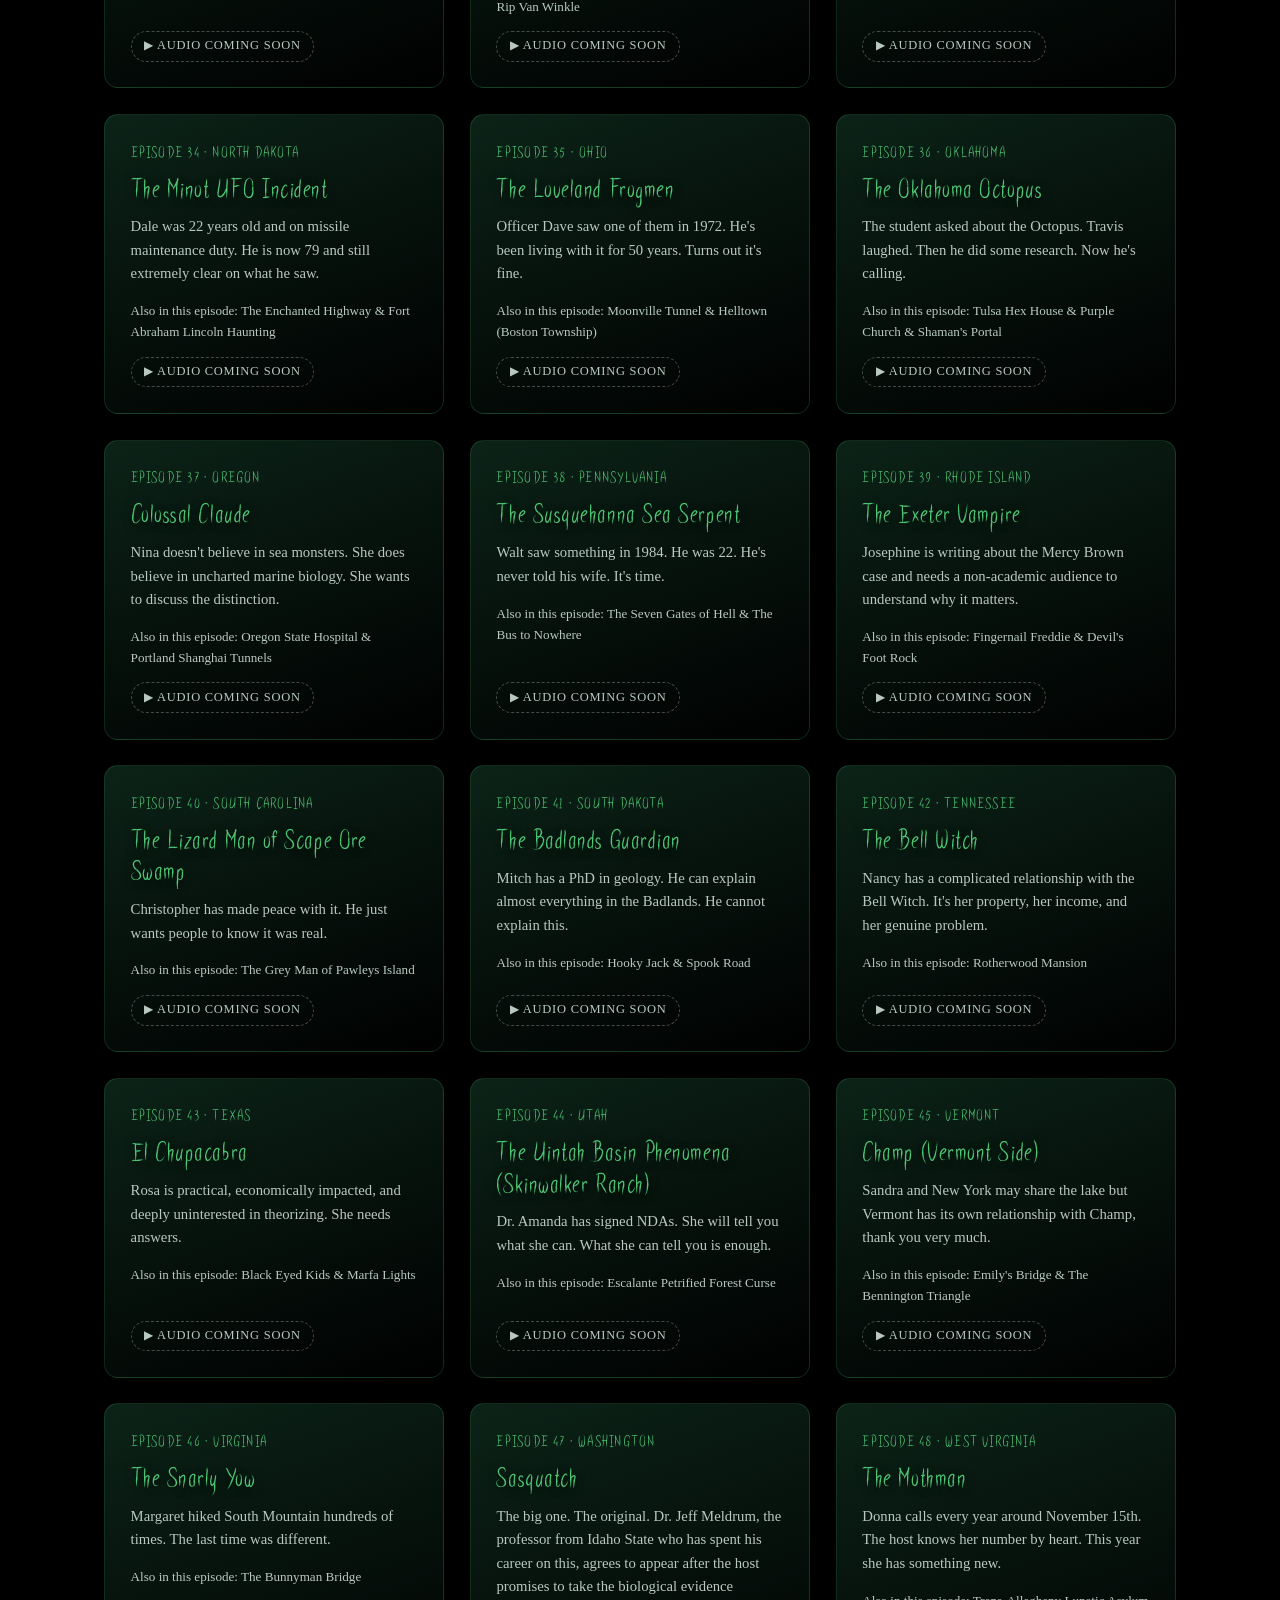
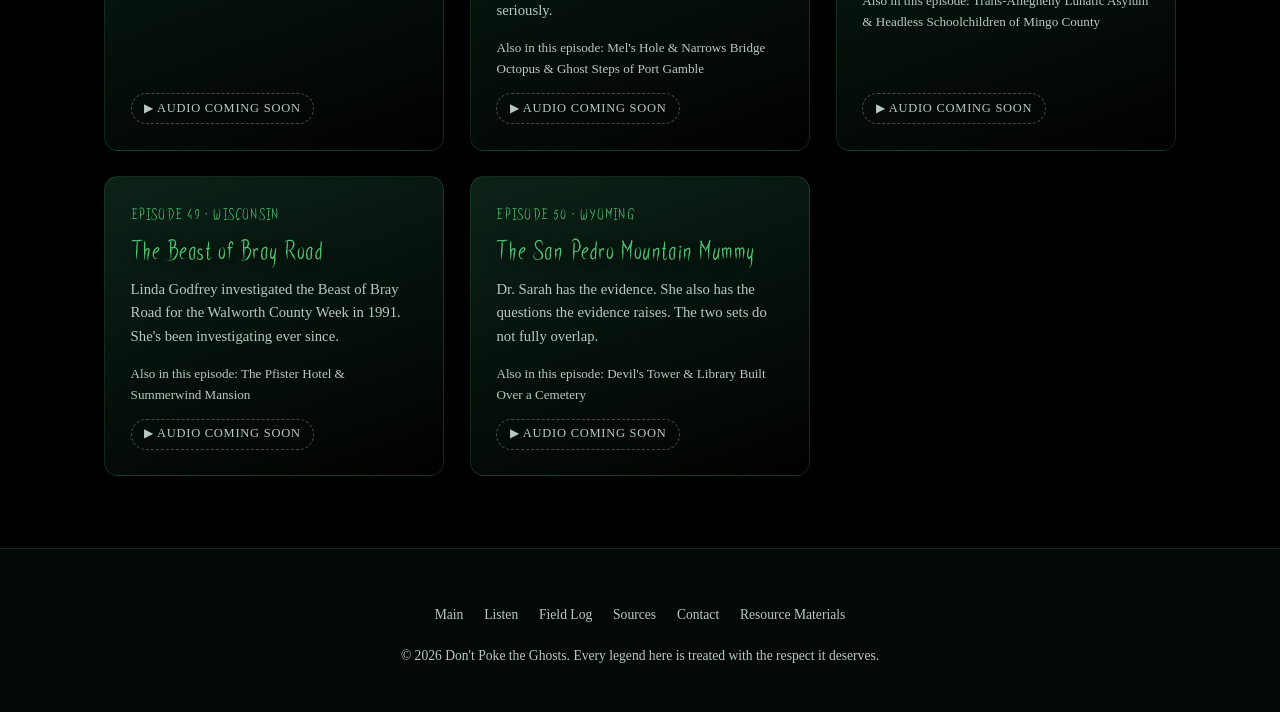
==== commit 605e805a: "Add files via upload" ====
--- a/listen.html
+++ b/listen.html
@@ -30,15 +30,23 @@
   <header class="page-header">
     <span class="eyebrow">50 States &middot; 50 Entities</span>
     <h1>Listen</h1>
-    <p class="lede">Every episode, browsable by state and cryptid. Recordings are still in production — this is the full directory, ready for audio the moment it lands.</p>
+    <p class="lede">Every episode, browsable by state and cryptid. Season one is rolling out now — press play below, or browse the full 50-state lineup.</p>
   </header>
 
   <section>
     <div class="container">
 
-      <div class="notice-banner">
-        <span style="font-size:1.4rem;">🎙️</span>
-        <div><strong>Audio is coming soon.</strong> We're recording season one now — this page will fill in with real episode players state by state. For now, here's the full lineup.</div>
+      <div class="player-panel" id="player">
+        <div class="player-head">
+          <span class="eyebrow">Now Playing</span>
+          <h2>Season One</h2>
+          <p>New episodes land here as they're recorded, one state at a time. Pick an episode from the list in the player.</p>
+        </div>
+        <div class="player-frame">
+          <iframe id="scPlayer" title="Don't Poke the Ghosts on SoundCloud" width="100%" height="450" scrolling="no" frameborder="no" loading="lazy" allow="autoplay; encrypted-media"
+            src="https://w.soundcloud.com/player/?url=https%3A//api.soundcloud.com/playlists/2306115693&amp;color=%2350c878&amp;auto_play=false&amp;hide_related=true&amp;show_comments=false&amp;show_user=true&amp;show_reposts=false&amp;show_teaser=false&amp;visual=true"></iframe>
+        </div>
+        <p class="player-credit"><a href="https://soundcloud.com/dontpoketheghosts/sets/dont-poke-the-ghosts" target="_blank" rel="noopener">Listen on SoundCloud &rarr;</a></p>
       </div>
 
       <div class="filter-bar">
@@ -51,7 +59,7 @@
         <h3>The White Thang</h3>
         <p class="teaser">Billy Ray swears something massive, white, and smelling like death has been lurking near his property for weeks.</p>
         <p style="color:var(--ink-dim); font-size:.82rem; margin-bottom:.3rem;">Also in this episode: Hell&#x27;s Gate Bridge &amp; Dead Children&#x27;s Playground &amp; Boyington Oak</p>
-        <span class="play-pill">&#9654; Audio coming soon</span>
+        <a class="play-pill live" href="#player" data-sc-match="alabama">&#9654; Listen now</a>
       </div>
       <div class="card ep-card" data-search="alaska the iliamna lake monster pete has flown over lake iliamna hundreds of times. he knows what a beluga looks like from the air. this was not a beluga.">
         <span class="ep-num">Episode 02 &middot; Alaska</span>
@@ -416,6 +424,7 @@
   </footer>
 
   <script src="js/nav.js"></script>
+  <script src="https://w.soundcloud.com/player/api.js"></script>
   <script src="js/listen.js"></script>
 </body>
 </html>
--- a/css/style.css
+++ b/css/style.css
@@ -0,0 +1,599 @@
+/* =========================================================
+   DON'T POKE THE GHOSTS — site stylesheet
+   ========================================================= */
+
+@font-face {
+  font-family: 'Simple Chalk';
+  src: url('../fonts/Simple%20Chalk.ttf') format('truetype');
+  font-weight: normal;
+  font-style: normal;
+  font-display: swap;
+}
+
+:root {
+  --black:        #000000;
+  --deep-green:   #123524;
+  --dark-teal:    #18453B;
+  --slate-teal:   #49796B;
+  --emerald:      #50C878;
+  --emerald-dim:  #3a9a5c;
+  --parchment:    #ece2c6;
+  --parchment-ink:#2b2416;
+  --ink:          #e9efe9;
+  --ink-dim:      #b9c9c2;
+  --shadow:       rgba(0,0,0,.55);
+
+  --font-display: 'Simple Chalk', 'Bradley Hand', cursive;
+  --font-body: Georgia, 'Iowan Old Style', 'Palatino Linotype', serif;
+
+  --max-width: 1120px;
+}
+
+* { box-sizing: border-box; }
+html { scroll-behavior: smooth; }
+
+body {
+  margin: 0;
+  min-height: 100vh;
+  font-family: var(--font-body);
+  color: var(--ink);
+  background-color: var(--black);
+  line-height: 1.6;
+}
+
+/* Tileable dark backdrop used behind every page so unstyled edges never show plain black */
+body.site-bg {
+  background-image:
+    linear-gradient(180deg, rgba(0,0,0,.55), rgba(6,12,9,.85)),
+    url('../images/MainBG.webp');
+  background-size: cover;
+  background-position: center top;
+  background-attachment: fixed;
+  background-repeat: no-repeat;
+}
+
+img { max-width: 100%; display: block; }
+a { color: inherit; text-decoration: none; }
+
+h1, h2, h3, h4 {
+  font-family: var(--font-display);
+  font-weight: normal;
+  letter-spacing: .02em;
+  line-height: 1.15;
+  margin: 0 0 .4em;
+  color: var(--emerald);
+  text-shadow: 0 2px 10px rgba(0,0,0,.6);
+}
+
+h1 { font-size: clamp(2.6rem, 6vw, 5rem); }
+h2 { font-size: clamp(1.8rem, 4vw, 2.8rem); }
+h3 { font-size: clamp(1.3rem, 2.6vw, 1.7rem); }
+
+p { margin: 0 0 1em; }
+
+.container {
+  max-width: var(--max-width);
+  margin: 0 auto;
+  padding: 0 1.5rem;
+}
+
+.eyebrow {
+  display: inline-block;
+  font-size: .78rem;
+  letter-spacing: .22em;
+  text-transform: uppercase;
+  color: var(--emerald);
+  border: 1px solid rgba(80,200,120,.4);
+  padding: .3em .9em;
+  border-radius: 999px;
+  background: rgba(18,53,36,.55);
+  margin-bottom: 1.1rem;
+}
+
+/* ---------------- Nav ---------------- */
+.site-nav {
+  position: sticky;
+  top: 0;
+  z-index: 100;
+  background: rgba(6, 14, 10, .82);
+  backdrop-filter: blur(6px);
+  -webkit-backdrop-filter: blur(6px);
+  border-bottom: 1px solid rgba(80,200,120,.18);
+}
+
+.site-nav .container {
+  display: flex;
+  align-items: center;
+  justify-content: space-between;
+  padding-top: .7rem;
+  padding-bottom: .7rem;
+}
+
+.brand {
+  display: flex;
+  align-items: center;
+  gap: .6rem;
+  font-family: var(--font-display);
+  font-size: 1.35rem;
+  color: var(--ink);
+  white-space: nowrap;
+}
+.brand img { width: 34px; height: auto; filter: drop-shadow(0 0 4px rgba(80,200,120,.5)); }
+.brand span.accent { color: var(--emerald); }
+
+.nav-toggle {
+  display: none;
+  background: none;
+  border: 1px solid rgba(233,239,233,.4);
+  color: var(--ink);
+  border-radius: 6px;
+  padding: .4rem .6rem;
+  font-size: 1.1rem;
+  cursor: pointer;
+}
+
+.nav-links {
+  display: flex;
+  gap: 1.7rem;
+  font-size: .95rem;
+  letter-spacing: .03em;
+}
+
+.nav-links a {
+  position: relative;
+  padding: .3rem 0;
+  color: var(--ink-dim);
+  transition: color .2s ease;
+}
+.nav-links a:hover,
+.nav-links a.active { color: var(--emerald); }
+.nav-links a.active::after {
+  content: "";
+  position: absolute;
+  left: 0; right: 0; bottom: -4px;
+  height: 2px;
+  background: var(--emerald);
+  border-radius: 2px;
+}
+
+@media (max-width: 780px) {
+  .nav-toggle { display: inline-block; }
+  .nav-links {
+    position: absolute;
+    top: 100%;
+    left: 0; right: 0;
+    flex-direction: column;
+    gap: 0;
+    background: rgba(6,14,10,.97);
+    border-bottom: 1px solid rgba(80,200,120,.18);
+    max-height: 0;
+    overflow: hidden;
+    transition: max-height .25s ease;
+  }
+  .nav-links.open { max-height: 400px; }
+  .nav-links a {
+    padding: .9rem 1.5rem;
+    border-top: 1px solid rgba(255,255,255,.05);
+  }
+}
+
+/* ---------------- Hero (Main page) ---------------- */
+.hero {
+  position: relative;
+  min-height: 88vh;
+  display: flex;
+  align-items: center;
+  justify-content: center;
+  text-align: center;
+  padding: 6rem 1.5rem 4rem;
+  overflow: hidden;
+}
+
+.hero::before {
+  content: "";
+  position: absolute; inset: 0;
+  background:
+    radial-gradient(ellipse at center 30%, rgba(80,200,120,.10), transparent 60%),
+    linear-gradient(180deg, rgba(0,0,0,.35) 0%, rgba(0,0,0,.55) 55%, rgba(0,0,0,.92) 100%);
+  z-index: 0;
+}
+
+.hero-content { position: relative; z-index: 1; max-width: 820px; }
+
+.hero .moth-accent {
+  width: 130px;
+  margin: 0 auto 1.2rem;
+  opacity: .85;
+  animation: float 7s ease-in-out infinite;
+}
+
+@keyframes float {
+  0%, 100% { transform: translateY(0) rotate(0deg); }
+  50% { transform: translateY(-10px) rotate(-2deg); }
+}
+
+.hero h1 {
+  margin-bottom: .3rem;
+  text-shadow: 0 0 18px rgba(80,200,120,.35), 0 4px 18px rgba(0,0,0,.8);
+}
+
+.hero .tagline {
+  font-family: var(--font-display);
+  color: var(--ink);
+  font-size: clamp(1.1rem, 2.4vw, 1.5rem);
+  margin-bottom: 1.6rem;
+}
+
+.hero .lede {
+  color: var(--ink-dim);
+  font-size: 1.08rem;
+  max-width: 640px;
+  margin: 0 auto 2.2rem;
+}
+
+.hero-ctas {
+  display: flex;
+  gap: 1rem;
+  justify-content: center;
+  flex-wrap: wrap;
+}
+
+/* ---------------- Buttons ---------------- */
+.btn {
+  display: inline-flex;
+  align-items: center;
+  gap: .5em;
+  padding: .8em 1.7em;
+  border-radius: 999px;
+  font-family: var(--font-display);
+  font-size: 1.05rem;
+  letter-spacing: .02em;
+  border: 1px solid rgba(80,200,120,.55);
+  transition: transform .15s ease, background .2s ease, box-shadow .2s ease;
+  cursor: pointer;
+}
+.btn-primary {
+  background: var(--emerald);
+  color: #06170f;
+  border-color: var(--emerald);
+}
+.btn-primary:hover { background: #6be091; transform: translateY(-2px); box-shadow: 0 8px 20px rgba(80,200,120,.25); }
+.btn-ghost {
+  background: rgba(255,255,255,.03);
+  color: var(--ink);
+}
+.btn-ghost:hover { background: rgba(80,200,120,.12); transform: translateY(-2px); }
+
+/* ---------------- Page header banner (subpages) ---------------- */
+.page-header {
+  position: relative;
+  padding: 7rem 1.5rem 3.5rem;
+  text-align: center;
+  overflow: hidden;
+}
+.page-header::before {
+  content: "";
+  position: absolute; inset: 0;
+  background:
+    linear-gradient(180deg, rgba(0,0,0,.55), rgba(6,14,10,.92)),
+    url('../images/MainBG.webp');
+  background-size: cover;
+  background-position: center 30%;
+  z-index: 0;
+}
+.page-header > * { position: relative; z-index: 1; }
+.page-header p.lede {
+  max-width: 640px;
+  margin: 0 auto;
+  color: var(--ink-dim);
+}
+
+/* ---------------- Sections ---------------- */
+section { padding: 4.5rem 0; }
+.section-alt { background: rgba(9, 20, 15, .55); }
+
+.section-head {
+  text-align: center;
+  max-width: 700px;
+  margin: 0 auto 3rem;
+}
+.section-head p { color: var(--ink-dim); }
+
+/* ---------------- Cards grid ---------------- */
+.grid {
+  display: grid;
+  gap: 1.6rem;
+  grid-template-columns: repeat(auto-fill, minmax(260px, 1fr));
+}
+
+.card {
+  background: linear-gradient(160deg, rgba(18,53,36,.65), rgba(0,0,0,.55));
+  border: 1px solid rgba(80,200,120,.18);
+  border-radius: 14px;
+  padding: 1.6rem;
+  transition: transform .2s ease, border-color .2s ease;
+}
+.card:hover { transform: translateY(-4px); border-color: rgba(80,200,120,.5); }
+
+/* Episode cards */
+.ep-card {
+  display: flex;
+  flex-direction: column;
+  gap: .6rem;
+}
+.ep-card .ep-num {
+  font-family: var(--font-display);
+  color: var(--emerald);
+  font-size: .95rem;
+  letter-spacing: .08em;
+  text-transform: uppercase;
+}
+.ep-card h3 { margin-bottom: 0; }
+.ep-card .ep-cryptid {
+  color: var(--emerald);
+  font-size: .92rem;
+  font-style: italic;
+}
+.ep-card p.teaser {
+  color: var(--ink-dim);
+  font-size: .92rem;
+  margin-bottom: .3rem;
+}
+.play-pill {
+  align-self: flex-start;
+  display: inline-flex;
+  align-items: center;
+  gap: .5em;
+  font-size: .78rem;
+  letter-spacing: .06em;
+  text-transform: uppercase;
+  color: var(--ink-dim);
+  border: 1px dashed rgba(185,201,194,.35);
+  border-radius: 999px;
+  padding: .35em 1em;
+  margin-top: auto;
+}
+
+.filter-bar {
+  display: flex;
+  flex-wrap: wrap;
+  gap: .6rem;
+  justify-content: center;
+  margin-bottom: 2.6rem;
+}
+.filter-bar input[type="search"] {
+  flex: 1 1 260px;
+  background: rgba(255,255,255,.05);
+  border: 1px solid rgba(80,200,120,.3);
+  color: var(--ink);
+  padding: .7em 1.1em;
+  border-radius: 999px;
+  font-family: var(--font-body);
+  font-size: .95rem;
+}
+.filter-bar input[type="search"]::placeholder { color: var(--ink-dim); }
+.filter-bar input[type="search"]:focus { outline: none; border-color: var(--emerald); }
+
+.notice-banner {
+  display: flex;
+  align-items: center;
+  gap: 1rem;
+  background: rgba(80,200,120,.08);
+  border: 1px solid rgba(80,200,120,.35);
+  border-radius: 12px;
+  padding: 1.1rem 1.4rem;
+  margin-bottom: 2.6rem;
+  color: var(--ink-dim);
+  font-size: .95rem;
+}
+.notice-banner strong { color: var(--emerald); }
+
+/* ---------------- Field Log (parchment) ---------------- */
+.parchment-wrap {
+  background:
+    linear-gradient(180deg, rgba(0,0,0,.15), rgba(0,0,0,.35)),
+    url('../images/accentBG.webp');
+  background-size: cover;
+  background-position: center;
+}
+
+.journal-entry {
+  background: rgba(236, 226, 198, .92);
+  color: var(--parchment-ink);
+  border-radius: 4px;
+  padding: 2rem 2.2rem;
+  margin-bottom: 2rem;
+  box-shadow: 0 10px 30px rgba(0,0,0,.35);
+  position: relative;
+  border-left: 4px solid var(--dark-teal);
+}
+.journal-entry::before {
+  content: "";
+  position: absolute; inset: 0;
+  background: url('../images/accentBG.webp');
+  background-size: cover;
+  opacity: .5;
+  mix-blend-mode: multiply;
+  border-radius: 4px;
+  pointer-events: none;
+}
+.journal-entry > * { position: relative; z-index: 1; }
+
+.journal-entry .entry-meta {
+  font-family: var(--font-display);
+  font-size: .95rem;
+  letter-spacing: .04em;
+  color: var(--dark-teal);
+  text-transform: uppercase;
+  margin-bottom: .3rem;
+}
+.journal-entry h3 {
+  color: var(--deep-green);
+  text-shadow: none;
+  font-size: 1.5rem;
+}
+.journal-entry p { font-size: 1.02rem; }
+.journal-entry p.quote {
+  font-style: italic;
+  border-left: 2px solid var(--slate-teal);
+  padding-left: 1rem;
+  margin-top: 1rem;
+}
+.journal-entry .sign-off {
+  font-family: var(--font-display);
+  color: var(--dark-teal);
+  margin-top: 1rem;
+  font-size: 1.05rem;
+}
+
+/* ---------------- Resources ---------------- */
+.resource-group {
+  background: rgba(0,0,0,.45);
+  border: 1px solid rgba(80,200,120,.15);
+  border-radius: 14px;
+  padding: 1.8rem 2rem 0.6rem;
+  margin-bottom: 2.5rem;
+}
+.resource-group h3 {
+  border-bottom: 1px solid rgba(80,200,120,.25);
+  padding-bottom: .5rem;
+  margin-bottom: 1.2rem;
+}
+.resource-list {
+  list-style: none;
+  margin: 0 0 1.2rem;
+  padding: 0;
+  columns: 2;
+  column-gap: 2.4rem;
+}
+.resource-list li {
+  break-inside: avoid;
+  padding: .5rem 0;
+  border-bottom: 1px dotted rgba(233,239,233,.14);
+  color: var(--ink-dim);
+  font-size: .95rem;
+}
+.resource-list li a {
+  color: var(--ink-dim);
+  border-bottom: 1px solid rgba(80,200,120,.35);
+  transition: color .15s ease, border-color .15s ease;
+}
+.resource-list li a:hover {
+  color: var(--emerald);
+  border-color: var(--emerald);
+}
+@media (max-width: 700px) {
+  .resource-list { columns: 1; }
+}
+
+/* ---------------- Contact ---------------- */
+.contact-grid {
+  display: grid;
+  grid-template-columns: repeat(auto-fit, minmax(220px, 1fr));
+  gap: 1.4rem;
+  max-width: 780px;
+  margin: 0 auto;
+}
+.contact-tile {
+  text-align: center;
+  padding: 2rem 1.2rem;
+}
+.contact-tile .icon {
+  width: 46px;
+  height: 46px;
+  margin: 0 auto 1rem;
+  display: flex;
+  align-items: center;
+  justify-content: center;
+  border-radius: 50%;
+  background: rgba(80,200,120,.14);
+  border: 1px solid rgba(80,200,120,.4);
+  font-size: 1.4rem;
+  color: var(--emerald);
+}
+.contact-tile h3 { font-size: 1.1rem; margin-bottom: .3rem; }
+.contact-tile p { color: var(--ink-dim); font-size: .9rem; }
+
+.contact-tile .icon.planchette {
+  width: 58px;
+  height: 70px;
+  margin: 0 auto 1rem;
+  background: none;
+  border: none;
+  border-radius: 0;
+  position: relative;
+  display: block;
+}
+.contact-tile .icon.planchette .planchette-svg {
+  width: 100%;
+  height: 100%;
+  display: block;
+  filter: drop-shadow(0 3px 5px rgba(0,0,0,.55));
+  transition: transform .25s ease;
+}
+.contact-tile:hover .icon.planchette .planchette-svg {
+  transform: translateY(-2px) rotate(-3deg);
+}
+.contact-tile .icon.planchette .glyph {
+  position: absolute;
+  left: 50%;
+  top: 43%;
+  transform: translate(-50%, -50%);
+  font-size: 1.05rem;
+  line-height: 1;
+}
+.placeholder-note {
+  text-align: center;
+  color: var(--ink-dim);
+  font-size: .82rem;
+  margin-top: 2.5rem;
+  opacity: .75;
+}
+
+/* ---------------- Coming Soon ---------------- */
+.coming-soon {
+  min-height: 70vh;
+  display: flex;
+  align-items: center;
+  justify-content: center;
+  text-align: center;
+  padding: 4rem 1.5rem;
+}
+.coming-soon .moth-accent {
+  width: 160px;
+  margin: 0 auto 1.5rem;
+  opacity: .8;
+  animation: float 8s ease-in-out infinite;
+}
+
+/* ---------------- Footer ---------------- */
+.site-footer {
+  border-top: 1px solid rgba(80,200,120,.18);
+  background: rgba(4,10,7,.9);
+  padding: 2.6rem 0 2rem;
+  text-align: center;
+  color: var(--ink-dim);
+  font-size: .85rem;
+}
+.site-footer img { width: 30px; margin: 0 auto 1rem; opacity: .7; }
+.site-footer .foot-links {
+  display: flex;
+  justify-content: center;
+  gap: 1.3rem;
+  margin: .8rem 0 1.2rem;
+  flex-wrap: wrap;
+}
+.site-footer .foot-links a { color: var(--ink-dim); }
+.site-footer .foot-links a:hover { color: var(--emerald); }
+
+/* ---------------- Misc ---------------- */
+.fade-in { animation: fadeIn .8s ease both; }
+@keyframes fadeIn { from { opacity: 0; transform: translateY(12px);} to { opacity:1; transform:none; } }
+
+.divider-moth {
+  width: 60px;
+  margin: 2.5rem auto;
+  opacity: .55;
+}
+
+::selection { background: var(--emerald); color: #06170f; }
